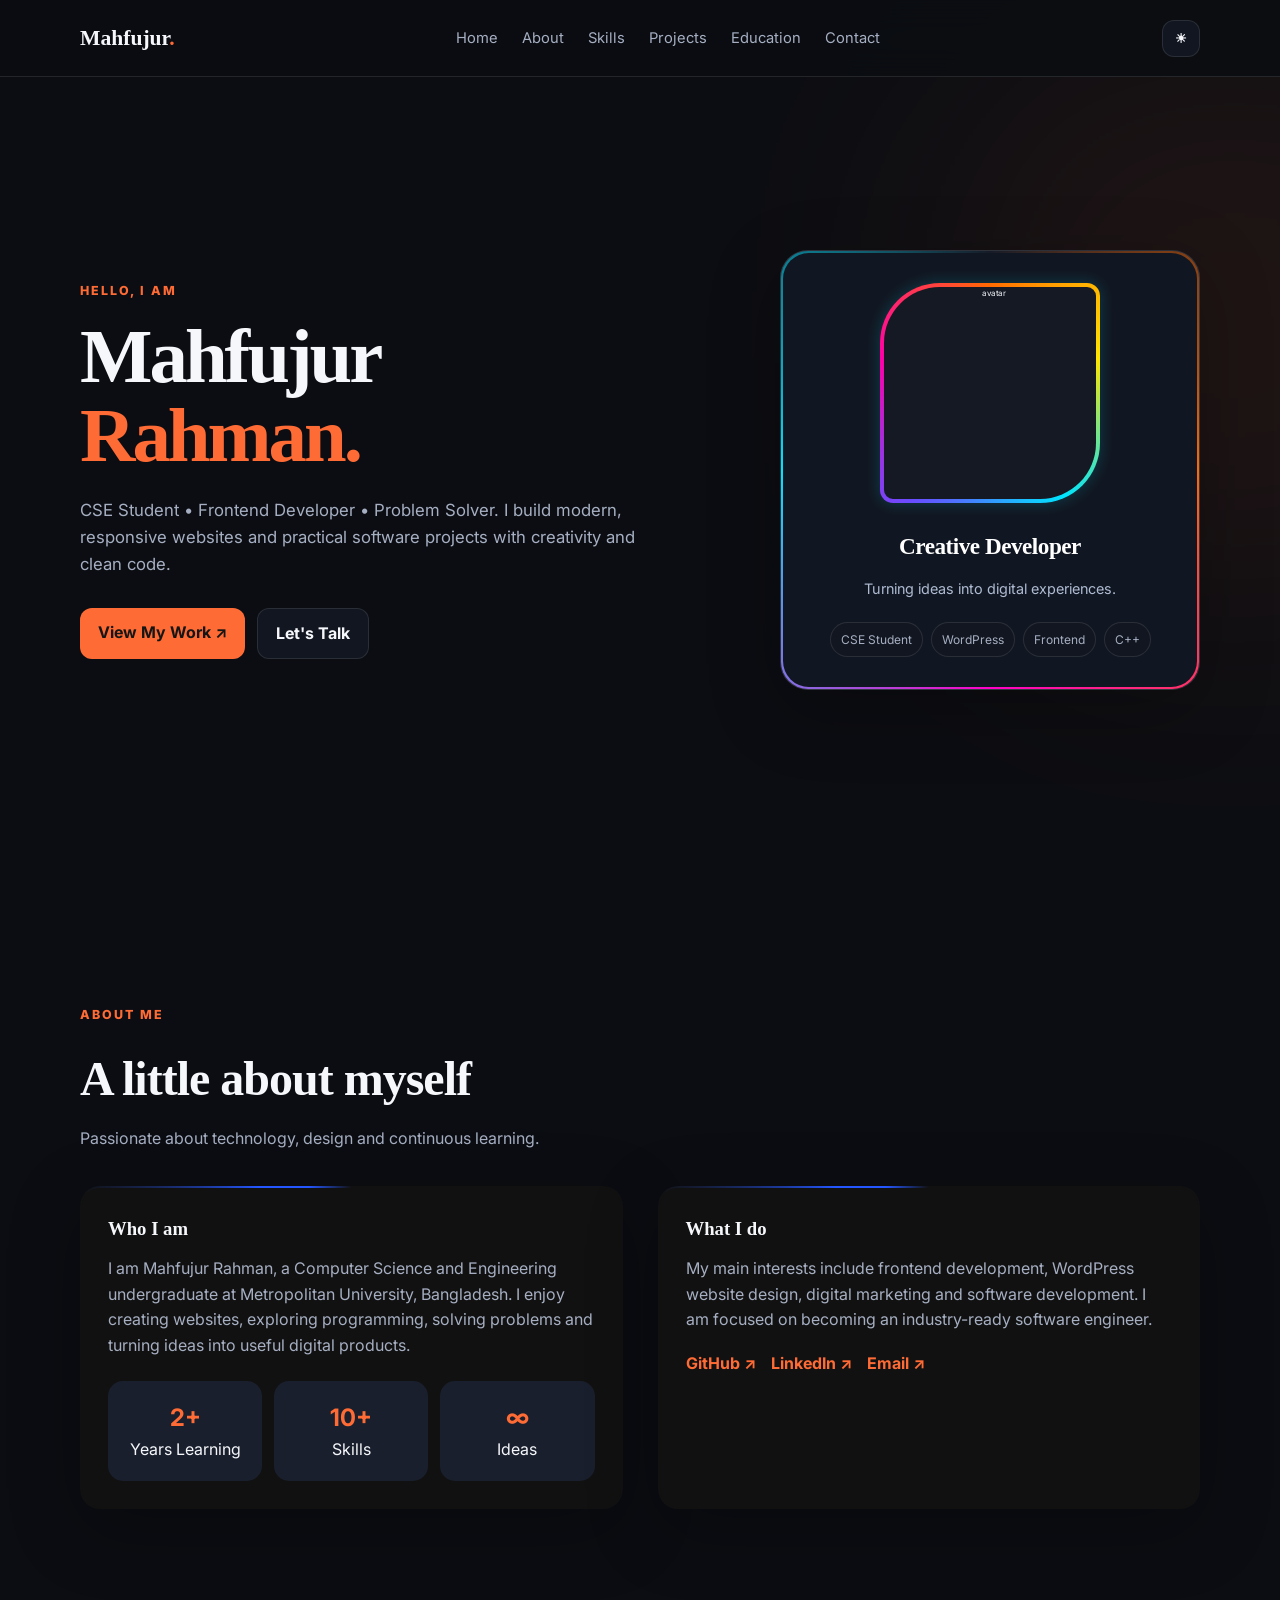
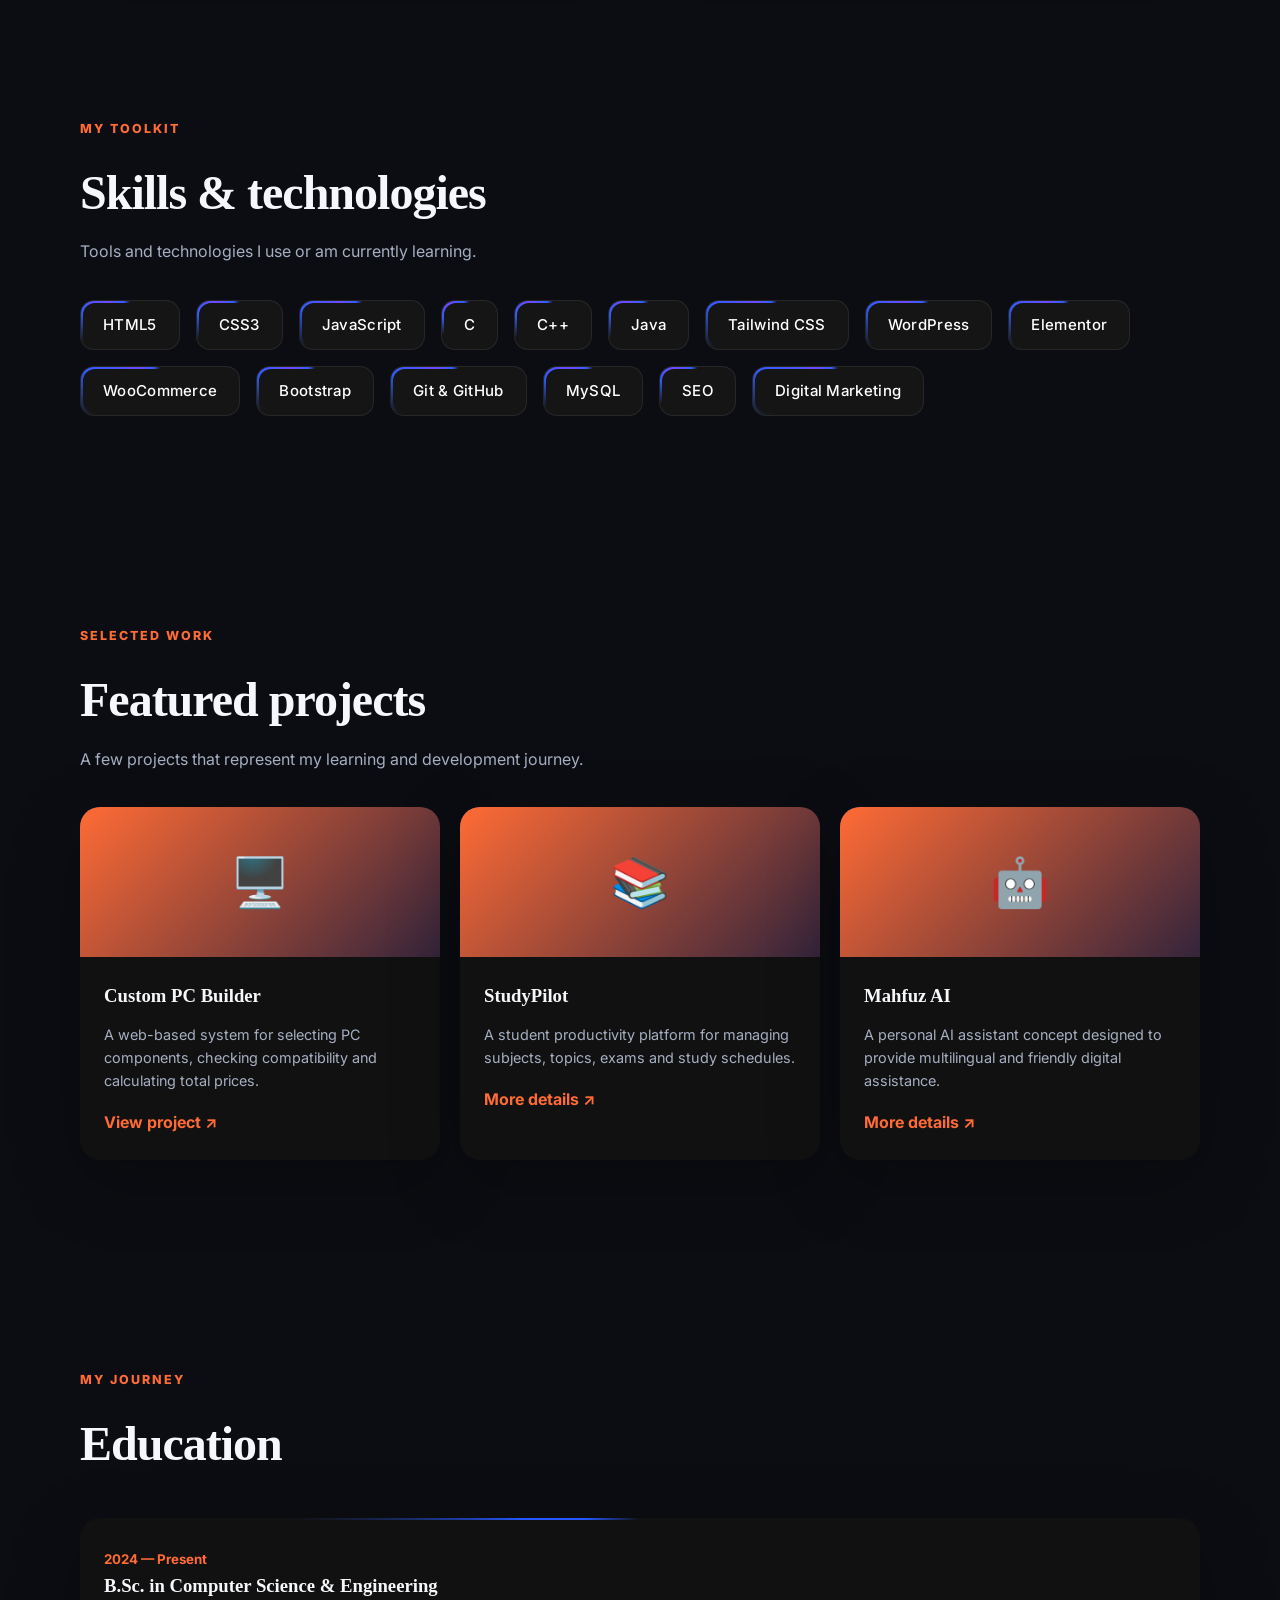
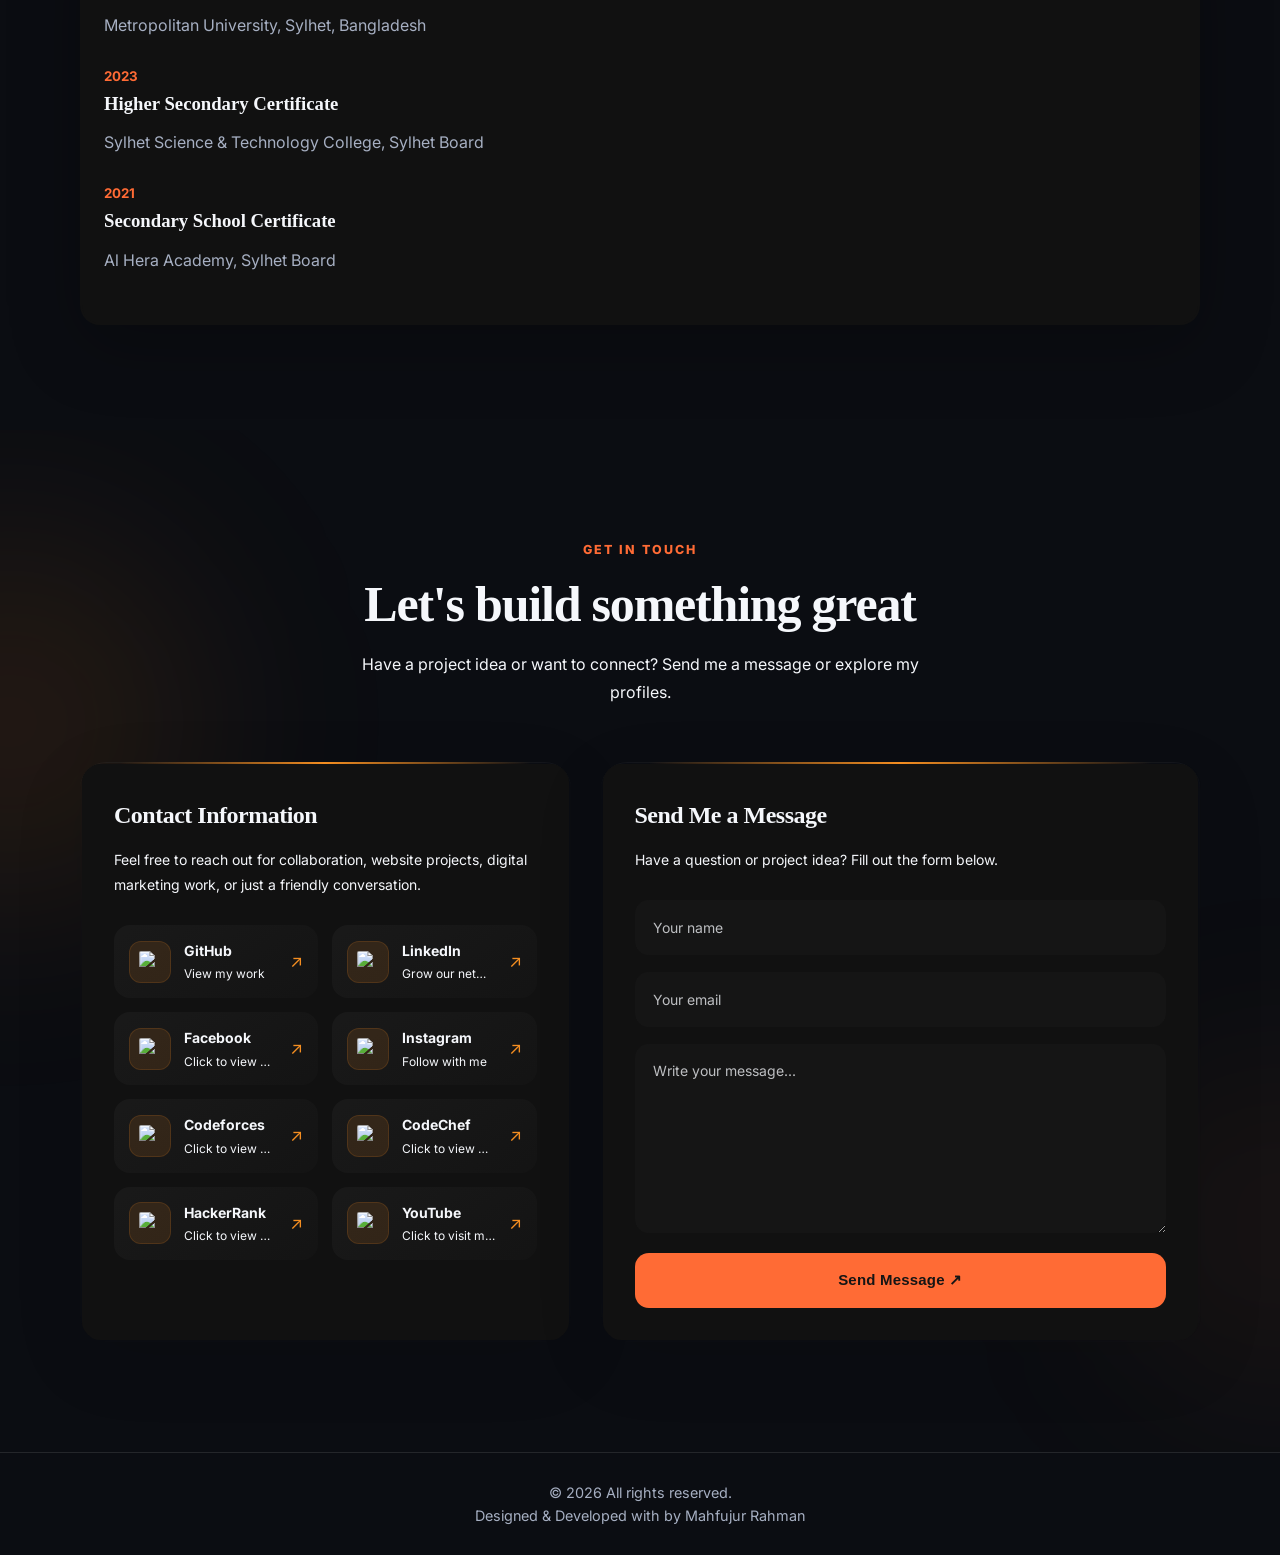
==== mahfujur-portfolio/index.html @ ab8b0cea "Add files via upload" ====
<!DOCTYPE html>
<html lang="en">
  <head>
    <meta charset="UTF-8" />
    <meta name="viewport" content="width=device-width, initial-scale=1.0" />
    <title>Mahfujur Rahman | Portfolio</title>
    <meta name="description"
      content="Personal portfolio of Mahfujur Rahman — CSE Student, Frontend Developer and Problem Solver." />

    <link rel="stylesheet" href="style.css" />
    <link rel="preconnect" href="https://fonts.googleapis.com">
    <link rel="preconnect" href="https://fonts.gstatic.com" crossorigin>
    <link
      href="https://fonts.googleapis.com/css2?family=Inter:wght@300;400;500;600;700;800&display=swap"
      rel="stylesheet">
  </head>
  <body>
    <header>
      <nav class="container">
        <a href="#home" class="logo">Mahfujur<span>.</span></a>
        <ul class="nav-links" id="navLinks">
          <li><a href="#home">Home</a></li><li><a
              href="#about">About</a></li><li><a href="#skills">Skills</a></li>
          <li><a href="#projects">Projects</a></li><li><a
              href="#education">Education</a></li><li><a
              href="#contact">Contact</a></li>
        </ul>
        <div class="actions">
          <button class="icon-btn" id="themeBtn"
            aria-label="Toggle theme">☀</button>
          <button class="icon-btn menu-btn" id="menuBtn"
            aria-label="Open menu">☰</button>
        </div>
      </nav>
    </header>

    <main>
      <section class="hero" id="home">
        <div class="container hero-grid">
          <div class="reveal">
            <div class="eyebrow">Hello, I am</div>
            <h1>Mahfujur<br><span>Rahman.</span></h1>
            <p>CSE Student • Frontend Developer • Problem Solver. I build
              modern, responsive websites and practical software projects with
              creativity and clean code.</p>
            <div class="hero-buttons">
              <a class="btn btn-primary" href="#projects">View My Work ↗</a>
              <a class="btn btn-outline" href="#contact">Let's Talk</a>
            </div>
          </div>
          <div class="hero-card reveal">
            <div class="avatar-wrapper">
              <div class="avatar">
                <img src="/photo/photo.png" alt="avatar">
              </div>
            </div>

            <h3>Creative Developer</h3>

            <p>Turning ideas into digital experiences.</p>

            <div class="mini-tags">
              <span class="tag">CSE Student</span>
              <span class="tag">WordPress</span>
              <span class="tag">Frontend</span>
              <span class="tag">C++</span>
            </div>
          </div>
        </section>

        <section id="about">
          <div class="container">
            <div class="section-head reveal"><div class="eyebrow">About
                me</div><h2>A little about myself</h2><p>Passionate about
                technology, design and continuous learning.</p></div>
            <div class="about-grid">
              <div class="card reveal">
                <h3>Who I am</h3>
                <p>I am Mahfujur Rahman, a Computer Science and Engineering
                  undergraduate at Metropolitan University, Bangladesh. I enjoy
                  creating websites, exploring programming, solving problems and
                  turning ideas into useful digital products.</p>
                <div class="stats"><div
                    class="stat"><strong>2+</strong><span>Years
                      Learning</span></div><div
                    class="stat"><strong>10+</strong><span>Skills</span></div><div
                    class="stat"><strong>∞</strong><span>Ideas</span></div></div>
              </div>
              <div class="card reveal">
                <h3>What I do</h3>
                <p>My main interests include frontend development, WordPress
                  website design, digital marketing and software development. I
                  am
                  focused on becoming an industry-ready software engineer.</p>
                <div class="socials"><a href="https://github.com/mahfujur-rh"
                    target="_blank">GitHub ↗</a><a
                    href="https://www.linkedin.com/in/mahfujur-rh"
                    target="_blank">LinkedIn ↗</a><a
                    href="mailto:mahfujurrahman1319@gmail.com">Email ↗</a></div>
              </div>
            </div>
          </div>
        </section>

        <section id="skills">
          <div class="container">
            <div class="section-head reveal"><div class="eyebrow">My
                toolkit</div><h2>Skills & technologies</h2><p>Tools and
                technologies I use or am currently learning.</p></div>
            <div class="skills reveal">
              <span class="skill">HTML5</span><span
                class="skill">CSS3</span><span
                class="skill">JavaScript</span><span class="skill">C</span><span
                class="skill">C++</span><span class="skill">Java</span>
              <span class="skill">Tailwind
                CSS</span><span class="skill">WordPress</span><span
                class="skill">Elementor</span><span
                class="skill">WooCommerce</span><span
                class="skill">Bootstrap</span><span class="skill">Git &
                GitHub</span><span class="skill">MySQL</span><span
                class="skill">SEO</span><span class="skill">Digital
                Marketing</span>
            </div>
          </div>
        </section>

        <section id="projects">
          <div class="container">
            <div class="section-head reveal"><div class="eyebrow">Selected
                work</div><h2>Featured projects</h2><p>A few projects that
                represent my learning and development journey.</p></div>
            <div class="projects">
              <article class="card project reveal"><div
                  class="project-top">🖥️</div><div
                  class="project-body"><h3>Custom PC Builder</h3><p>A web-based
                    system for selecting PC components, checking compatibility
                    and
                    calculating total prices.</p><a
                    href="https://github.com/mahfujur-rh/Custom-Pc-Builder"
                    target="_blank">View project ↗</a></div></article>
              <article class="card project reveal"><div
                  class="project-top">📚</div><div
                  class="project-body"><h3>StudyPilot</h3><p>A student
                    productivity platform for managing subjects, topics, exams
                    and
                    study schedules.</p><a href="#contact">More details
                    ↗</a></div></article>
              <article class="card project reveal"><div
                  class="project-top">🤖</div><div
                  class="project-body"><h3>Mahfuz
                    AI</h3><p>A personal AI assistant concept designed to
                    provide
                    multilingual and friendly digital assistance.</p><a
                    href="#contact">More details ↗</a></div></article>
            </div>
          </div>
        </section>

        <section id="education">
          <div class="container">
            <div class="section-head reveal"><div class="eyebrow">My
                journey</div><h2>Education</h2></div>
            <div class="card timeline reveal">
              <div class="timeline-item"><small>2024 — Present</small><h3>B.Sc.
                  in
                  Computer Science & Engineering</h3><p>Metropolitan University,
                  Sylhet, Bangladesh</p></div>
              <div class="timeline-item"><small>2023</small><h3>Higher Secondary
                  Certificate</h3><p>Sylhet Science & Technology College, Sylhet
                  Board</p></div>
              <div class="timeline-item"><small>2021</small><h3>Secondary School
                  Certificate</h3><p>Al Hera Academy, Sylhet Board</p></div>
            </div>
          </div>
        </section>

        <!-- Contact Section -->
        <section id="contact">
          <div class="container">

            <!-- Section Heading -->
            <div class="section-head reveal">
              <div class="eyebrow">Get in touch</div>

              <h2>Let's build something great</h2>

              <p>
                Have a project idea or want to connect?
                Send me a message or explore my profiles.
              </p>
            </div>

            <div class="contact-grid">

              <!-- Contact Information -->
              <div class="card reveal contact-info">

                <h3>Contact Information</h3>

                <p>
                  Feel free to reach out for collaboration, website projects,
                  digital marketing work, or just a friendly conversation.
                </p>

                <!-- Profile Links -->
                <div class="profile-links">

                  <!-- GitHub -->
                  <a
                    href="https://github.com/mahfujur-rh"
                    target="_blank"
                    rel="noopener noreferrer"
                    class="profile-card">
                    <img
                      src="https://cdn.simpleicons.org/github/ffffff"
                      alt="GitHub">

                    <div>
                      <h4>GitHub</h4>
                      <p>View my work</p>
                    </div>

                    <span>↗</span>
                  </a>

                  <!-- LinkedIn -->
                  <a
                    href="https://www.linkedin.com/in/mahfujur-rh"
                    target="_blank"
                    rel="noopener noreferrer"
                    class="profile-card">
                    <img
                      src="https://cdn.simpleicons.org/linkedin/0A66C2"
                      alt="LinkedIn">

                    <div>
                      <h4>LinkedIn</h4>
                      <p> Grow our network</p>
                    </div>

                    <span>↗</span>
                  </a>

                  <!-- Facebook -->
                  <a
                    href="https://www.facebook.com/mahfujur.r.04"
                    target="_blank"
                    rel="noopener noreferrer"
                    class="profile-card">
                    <img
                      src="https://cdn.simpleicons.org/facebook/1877F2"
                      alt="Facebook">

                    <div>
                      <h4>Facebook</h4>
                      <p>Click to view my profile</p>
                    </div>

                    <span>↗</span>
                  </a>

                  <!-- Instagram -->
                  <a
                    href="https://www.instagram.com/mahfujur.r.04"
                    target="_blank"
                    rel="noopener noreferrer"
                    class="profile-card">
                    <img
                      src="https://cdn.simpleicons.org/instagram/E4405F"
                      alt="Instagram">

                    <div>
                      <h4>Instagram</h4>
                      <p>Follow with me</p>
                    </div>

                    <span>↗</span>
                  </a>

                  <!-- Codeforces -->
                  <a
                    href="https://codeforces.com/profile/mahfujur-rh"
                    target="_blank"
                    rel="noopener noreferrer"
                    class="profile-card">
                    <img
                      src="https://cdn.simpleicons.org/codeforces/1F8ACB"
                      alt="Codeforces">

                    <div>
                      <h4>Codeforces</h4>
                      <p>Click to view my profile</p>
                    </div>

                    <span>↗</span>
                  </a>

                  <!-- CodeChef -->
                  <a
                    href="https://www.codechef.com/users/mahfujur_rh"
                    target="_blank"
                    rel="noopener noreferrer"
                    class="profile-card">
                    <img
                      src="https://cdn.simpleicons.org/codechef/5B4638"
                      alt="CodeChef">

                    <div>
                      <h4>CodeChef</h4>
                      <p>Click to view my profile</p>
                    </div>

                    <span>↗</span>
                  </a>

                  <!-- HackerRank -->
                  <a
                    href="https://www.hackerrank.com/mahfujurrahman04"
                    target="_blank"
                    rel="noopener noreferrer"
                    class="profile-card">
                    <img
                      src="https://cdn.simpleicons.org/hackerrank/2EC866"
                      alt="HackerRank">

                    <div>
                      <h4>HackerRank</h4>
                      <p> Click to view my profile</p>
                    </div>

                    <span>↗</span>
                  </a>

                  <!-- YouTube -->
                  <a
                    href="https://www.youtube.com/@mahfuzexplore"
                    target="_blank"
                    rel="noopener noreferrer"
                    class="profile-card">
                    <img
                      src="https://cdn.simpleicons.org/youtube/FF0000"
                      alt="YouTube">

                    <div>
                      <h4>YouTube</h4>
                      <p>Click to visit my channel</p>
                    </div>

                    <span>↗</span>
                  </a>

                </div>
              </div>

              <!-- Contact Form -->

              <!-- Contact Form -->
              <div class="card reveal contact-form">

                <h3>Send Me a Message</h3>

                <p>
                  Have a question or project idea?
                  Fill out the form below.
                </p>

                <form action="backend/send-message-smtp.php" method="POST">

                  <input
                    id="name"
                    name="name"
                    type="text"
                    placeholder="Your name"
                    required>

                  <input
                    id="email"
                    name="email"
                    type="email"
                    placeholder="Your email"
                    required>

                  <textarea
                    id="message"
                    name="message"
                    rows="7"
                    placeholder="Write your message..."
                    required></textarea>

                  <button
                    class="btn btn-primary"
                    type="submit">
                    Send Message ↗
                  </button>

                </form>

              </div>

            </div>
          </div>
        </section>

      </main>

      <footer>
        <div class="container">
          <div class="footer-content">
            <p>
              © <span id="year"></span> All rights reserved.
            </p>

            <p class="footer-credit">
              Designed &amp; Developed with <span>by</span> Mahfujur Rahman
            </p>
          </div>
        </div>
      </footer>

      <script src="script.js"></script>

    </body>
  </html>
---- mahfujur-portfolio/style.css ----
:root {
     --bg: #0b0d12;
     --surface: #121620;
     --surface-2: #191f2c;
     --text: #f5f7fb;
     --muted: #a6afc2;
     --primary: #ff6b35;
     --primary-2: #ff9a62;
     --border: rgba(255, 255, 255, .10);
     --shadow: 0 20px 70px rgba(0, 0, 0, .25);
 }

 body.light {
     --bg: #f6f7fb;
     --surface: #ffffff;
     --surface-2: #eef1f7;
     --text: #111827;
     --muted: #5d6678;
     --border: rgba(17, 24, 39, .12);
     --shadow: 0 20px 70px rgba(35, 45, 75, .12);
 }

 * {
     box-sizing: border-box;
     margin: 0;
     padding: 0;
     scroll-behavior: smooth;
 }

 body {
     font-family: Inter, sans-serif;
     background: var(--bg);
     color: var(--text);
     line-height: 1.6;
     transition: .3s;
 }

 a {
     color: inherit;
     text-decoration: none;
 }

 .container {
     width: min(1120px, 92%);
     margin: auto;
 }

 header {
     position: fixed;
     top: 0;
     width: 100%;
     z-index: 100;
     background: color-mix(in srgb, var(--bg) 85%, transparent);
     backdrop-filter: blur(16px);
     border-bottom: 1px solid var(--border);
 }

 nav {
     min-height: 76px;
     display: flex;
     align-items: center;
     justify-content: space-between;
     gap: 20px;
 }

 .logo {
     font-family: "Space Grotesk";
     font-size: 1.35rem;
     font-weight: 700;
 }

 .logo span {
     color: var(--primary);
 }

 .nav-links {
     display: flex;
     gap: 24px;
     list-style: none;
     align-items: center;
 }

 .nav-links a {
     color: var(--muted);
     font-size: .92rem;
     transition: .2s;
 }

 .nav-links a:hover {
     color: var(--primary);
 }

 .actions {
     display: flex;
     align-items: center;
     gap: 10px;
 }

 button,
 .btn {
     border: 0;
     cursor: pointer;
     border-radius: 12px;
     padding: 12px 18px;
     font-weight: 700;
     transition: .2s;
     display: inline-block;
 }

 .btn-primary {
     background: var(--primary);
     color: #151515;
 }

 .btn-primary:hover {
     transform: translateY(-3px);
     background: var(--primary-2);
 }

 .btn-outline {
     border: 1px solid var(--border);
     color: var(--text);
     background: var(--surface);
 }

 .btn-outline:hover {
     border-color: var(--primary);
 }

 .icon-btn {
     background: var(--surface);
     color: var(--text);
     border: 1px solid var(--border);
     padding: 10px 12px;
 }

 .menu-btn {
     display: none;
 }

 section {
     padding: 105px 0;
 }

 .hero {
     min-height: 100vh;
     display: grid;
     place-items: center;
     padding-top: 145px;
     position: relative;
     overflow: hidden;
 }

 .hero::before {
     content: "";
     position: absolute;
     width: 450px;
     height: 450px;
     background: var(--primary);
     filter: blur(150px);
     opacity: .13;
     right: -180px;
     top: 100px;
 }

 .hero-grid {
     display: grid;
     grid-template-columns: 1.2fr .8fr;
     gap: 70px;
     align-items: center;
 }

 .eyebrow {
     color: var(--primary);
     font-weight: 800;
     letter-spacing: 2px;
     text-transform: uppercase;
     font-size: .78rem;
     margin-bottom: 16px;
 }

 h1 {
     font-family: "Space Grotesk";
     font-size: clamp(2.7rem, 6vw, 5.4rem);
     line-height: 1.03;
     letter-spacing: -3px;
     margin-bottom: 22px;
 }

 h1 span {
     color: var(--primary);
 }

 .hero p {
     max-width: 600px;
     color: var(--muted);
     font-size: 1.05rem;
     margin-bottom: 30px;
 }

 .hero-buttons {
     display: flex;
     gap: 12px;
     flex-wrap: wrap;
 }

 .hero-card {
     position: relative;
     background: linear-gradient(145deg, var(--surface), var(--surface-2));
     border: 1px solid var(--border);
     border-radius: 28px;
     padding: 30px;
     box-shadow: var(--shadow);
     transform: rotate(3deg);
 }

/* =========================
   HERO CARD DESIGN
========================= */

.hero-card {
  position: relative;
  text-align: center;
  padding: 32px 25px;
  border-radius: 28px;
  background: linear-gradient(
    145deg,
    rgba(25, 31, 45, 0.95),
    rgba(15, 18, 28, 0.98)
  );
  border: 1px solid rgba(255, 255, 255, 0.12);
  overflow: hidden;
  isolation: isolate;
  transition: transform 0.4s ease, box-shadow 0.4s ease;
}

/* Animated Gradient Border */

.hero-card::before {
  content: "";
  position: absolute;
  inset: -2px;
  border-radius: 30px;
  background: conic-gradient(
    from 0deg,
    transparent,
    #ff6a00,
    #ff00c8,
    #00e5ff,
    transparent
  );
  animation: cardBorder 8s linear infinite;
  z-index: -2;
}

/* Inner Background */

.hero-card::after {
  content: "";
  position: absolute;
  inset: 2px;
  border-radius: 26px;
  background: #111722;
  z-index: -1;
}

/* Hover Effect */

.hero-card:hover {
  transform: translateY(-10px);
  box-shadow:
    0 20px 60px rgba(0, 0, 0, 0.45),
    0 0 35px rgba(0, 229, 255, 0.12);
}

/* =========================
   AVATAR
========================= */
.avatar-wrapper {
  width: 220px;   /* আগে 165px ছিল, বাড়িয়ে দিলাম */
  height: 220px;  /* আগে 165px ছিল */
  margin: 0 auto 25px;
}

.avatar {
  width: 440px;   /* wrapper এর ডাবল */
  height: 440px;  /* wrapper এর ডাবল */
  padding: 8px;
  position: relative;
  overflow: hidden;

  border-radius: 120px 26px 120px 26px;
  background: #151923;

  box-shadow: 0 0 30px rgba(0, 229, 255, 0.2);

  transform: scale(0.5);
  transform-origin: top left;
}

.avatar::before {
  content: "";
  position: absolute;
  inset: -50%;
  background: conic-gradient(
    #ff6a00,
    #ffe600,
    #00e5ff,
    #694dff,
    #ff00a8,

    #ff6a00
  );
  animation: rotateBorder 4s linear infinite;
  z-index: 0;
  will-change: transform;
}

.avatar::after {
  content: "";
  position: absolute;
  inset: 8px;
  border-radius: 112px 18px 112px 18px;
  background: #151923;
  z-index: 1;
}

.avatar img {
  position: absolute;
  inset: 8px;
  width: calc(100% - 16px);
  height: calc(100% - 16px);

  object-fit: cover;
  object-position: center 15%;
  border-radius: 112px 18px 112px 18px;

  z-index: 2;
  display: block;
}

@keyframes rotateBorder {
  from { transform: scale(0.5) rotate(0deg); }

  to   { transform: scale(0.5) rotate(360deg); }
}
/* =========================
   CARD TEXT
========================= */

.hero-card h3 {
  font-size: 26px;
  font-weight: 700;
  margin: 12px 0;
  color: #ffffff;
  letter-spacing: -0.5px;
}

.hero-card p {
  color: #aebbd2;
  font-size: 15px;
  line-height: 1.7;
  margin-bottom: 22px;
}

/* =========================
   MINI TAGS
========================= */

.mini-tags {
  display: flex;
  flex-wrap: wrap;
  justify-content: center;
  gap: 10px;
}

.tag {
  display: inline-block;
  padding: 10px 15px;
  border-radius: 30px;
  font-size: 13px;
  color: #cbd5e1;
  background: rgba(255, 255, 255, 0.025);
  border: 1px solid rgba(255, 255, 255, 0.13);
  transition: all 0.3s ease;
  cursor: default;
}

.tag:hover {
  color: #ffffff;
  border-color: #00e5ff;
  background: rgba(0, 229, 255, 0.1);
  transform: translateY(-4px);
  box-shadow: 0 0 18px rgba(0, 229, 255, 0.2);
}

/* =========================
   ANIMATIONS
========================= */

@keyframes rotateBorder {
  from {
    transform: rotate(0deg);
  }

  to {
    transform: rotate(360deg);
  }
}

@keyframes cardBorder {
  from {
    transform: rotate(0deg);
  }

  to {
    transform: rotate(360deg);
  }
}

/* =========================
   MOBILE RESPONSIVE
========================= */

@media (max-width: 480px) {
  .hero-card {
    padding: 28px 18px;
  }

  .hero-card h3 {
    font-size: 23px;
  }

  .avatar {
    width: 105px;
    height: 105px;
  }

  .tag {
    padding: 8px 12px;
    font-size: 12px;
  }
}

 .hero-card h3 {
     text-align: center;
     font-family: "Space Grotesk";
     font-size: 1.45rem;
 }

 .hero-card p {
     text-align: center;
     margin: 8px auto 20px;
     font-size: .9rem;
 }

 .mini-tags {
     display: flex;
     flex-wrap: wrap;
     gap: 8px;
     justify-content: center;
 }

 .tag {
     border: 1px solid var(--border);
     background: var(--surface);
     padding: 7px 10px;
     border-radius: 999px;
     font-size: .75rem;
     color: var(--muted);
 }

 .section-head {
     margin-bottom: 35px;
 }

 .section-head h2 {
     font-family: "Space Grotesk";
     font-size: clamp(2rem, 4vw, 3rem);
     letter-spacing: -1px;
 }

 .section-head p {
     color: var(--muted);
     max-width: 650px;
     margin-top: 8px;
 }

 .about-grid,
 .contact-grid {
     display: grid;
     grid-template-columns: 1fr 1fr;
     gap: 35px;
 }

 .card {
     background: var(--surface);
     border: 1px solid var(--border);
     border-radius: 20px;
     padding: 28px;
     box-shadow: var(--shadow);
 }

 .card h3 {
     font-family: "Space Grotesk";
     margin-bottom: 12px;
 }

 .card p {
     color: var(--muted);
 }

 .stats {
     display: grid;
     grid-template-columns: repeat(3, 1fr);
     gap: 12px;
     margin-top: 22px;
 }

 .stat {
     background: var(--surface-2);
     padding: 18px;
     border-radius: 15px;
     text-align: center;
 }

 .stat strong {
     display: block;
     color: var(--primary);
     font-size: 1.5rem;
 }

 .skills {
     display: flex;
     flex-wrap: wrap;
     gap: 12px;
 }

 .skill {
     padding: 13px 17px;
     border: 1px solid var(--border);
     background: var(--surface);
     border-radius: 12px;
     color: var(--text);
 }

 .projects {
     display: grid;
     grid-template-columns: repeat(3, 1fr);
     gap: 20px;
 }

 .project {
     overflow: hidden;
     padding: 0;
 }

 .project-top {
     height: 150px;
     display: grid;
     place-items: center;
     background: linear-gradient(135deg, var(--primary), #34243b);
     color: white;
     font-size: 3rem;
 }

 .project-body {
     padding: 24px;
 }

 .project-body p {
     margin: 10px 0 18px;
     font-size: .9rem;
 }

 .project-body a {
     color: var(--primary);
     font-weight: 700;
 }

 .timeline {
     border-left: 2px solid var(--primary);
     padding-left: 24px;
 }

 .timeline-item {
     margin-bottom: 24px;
 }

 .timeline-item small {
     color: var(--primary);
     font-weight: 700;
 }

 form {
     display: grid;
     gap: 14px;
 }

 input,
 textarea {
     width: 100%;
     border: 1px solid var(--border);
     background: var(--surface-2);
     color: var(--text);
     padding: 14px;
     border-radius: 12px;
     font: inherit;
     outline: none;
 }

 input:focus,
 textarea:focus {
     border-color: var(--primary);
 }

 textarea {
     min-height: 150px;
     resize: vertical;
 }

 footer {
     border-top: 1px solid var(--border);
     padding: 28px 0;
     color: var(--muted);
     text-align: center;
     font-size: .9rem;
 }

 .socials {
     display: flex;
     gap: 15px;
     margin-top: 18px;
     flex-wrap: wrap;
 }

 .socials a {
     color: var(--primary);
     font-weight: 700;
 }

 .reveal {
     opacity: 0;
     transform: translateY(25px);
     transition: .7s;
 }

 .reveal.show {
     opacity: 1;
     transform: translateY(0);
 }

 @media (max-width: 850px) {

     .hero-grid,
     .about-grid,
     .contact-grid {
         grid-template-columns: 1fr;
     }

     .hero-card {
         max-width: 390px;
         margin: auto;
     }

     .projects {
         grid-template-columns: 1fr 1fr;
     }

     .nav-links {
         display: none;
         position: absolute;
         top: 76px;
         left: 0;
         right: 0;
         background: var(--surface);
         padding: 25px;
         flex-direction: column;
         border-bottom: 1px solid var(--border);
     }

     .nav-links.open {
         display: flex;
     }

     .menu-btn {
         display: block;
     }
 }

 @media (max-width: 560px) {
     h1 {
         letter-spacing: -1.5px;
     }

     .projects {
         grid-template-columns: 1fr;
     }

     .stats {
         grid-template-columns: 1fr;
     }

     section {
         padding: 75px 0;
     }
 }



 /* =========================
   Social Media Section
========================= */

/* =====================================
   PROFESSIONAL CONTACT SECTION
===================================== */

#contact {
  position: relative;
  padding: 110px 0;
  overflow: hidden;
}

/* Background Glow */
#contact::before,
#contact::after {
  content: "";
  position: absolute;
  border-radius: 50%;
  pointer-events: none;
  filter: blur(100px);
}

#contact::before {
  top: 10%;
  left: -180px;
  width: 380px;
  height: 380px;
  background: rgba(244, 142, 33, 0.10);
}

#contact::after {
  right: -180px;
  bottom: 5%;
  width: 350px;
  height: 350px;
  background: rgba(244, 142, 33, 0.06);
}

/* Section Heading */
#contact .section-head {
  position: relative;
  z-index: 2;
  max-width: 720px;
  margin: 0 auto 55px;
  text-align: center;
}

#contact .section-head h2 {
  margin: 12px 0 16px;
  font-size: clamp(32px, 4vw, 50px);
  line-height: 1.15;
  letter-spacing: -1.2px;
}

#contact .section-head p {
  max-width: 600px;
  margin: auto;
  color: var(--muted-color);
  line-height: 1.8;
}

/* =====================================
   CONTACT GRID
===================================== */

.contact-grid {
  position: relative;
  z-index: 2;

  display: grid;
  grid-template-columns: 0.9fr 1.1fr;
  gap: 30px;
  align-items: stretch;
}

/* =====================================
   CONTACT BOX / CARD
===================================== */

.contact-grid .card {
  position: relative;

  padding: 34px;

  border: 1px solid var(--border-color);
  border-radius: 26px;

  background:
    linear-gradient(
      145deg,
      rgba(255, 255, 255, 0.045),
      rgba(255, 255, 255, 0.01)
    ),
    var(--card-bg);

  box-shadow:
    0 20px 70px rgba(0, 0, 0, 0.10),
    inset 0 1px 0 rgba(255, 255, 255, 0.04);

  backdrop-filter: blur(18px);
  -webkit-backdrop-filter: blur(18px);

  overflow: hidden;

  transition:
    transform 0.35s ease,
    border-color 0.35s ease,
    box-shadow 0.35s ease;
}

/* Top Orange Line */
.contact-grid .card::before {
  content: "";

  position: absolute;
  top: 0;
  left: 8%;
  right: 8%;

  height: 3px;

  background: linear-gradient(
    90deg,
    transparent,
    #f48e21,
    transparent
  );

  border-radius: 0 0 10px 10px;
}

/* Card Hover */
.contact-grid .card:hover {
  transform: translateY(-6px);

  border-color: rgba(244, 142, 33, 0.35);

  box-shadow:
    0 25px 80px rgba(0, 0, 0, 0.14),
    0 0 35px rgba(244, 142, 33, 0.06);
}

/* =====================================
   CARD HEADER
===================================== */

.contact-grid .card h3 {
  margin: 0 0 12px;

  font-size: 24px;
  font-weight: 700;
  letter-spacing: -0.5px;
}

.contact-grid .card > p {
  margin-bottom: 28px;

  color: var(--muted-color);

  line-height: 1.8;
  font-size: 14px;
}

/* =====================================
   PROFILE LINK BOXES
===================================== */

.profile-links {
  display: grid;
  grid-template-columns: repeat(2, 1fr);
  gap: 14px;
}

.profile-card {
  position: relative;

  display: flex;
  align-items: center;
  gap: 13px;

  min-width: 0;
  padding: 15px;

  color: var(--text-color);
  text-decoration: none;

  border: 1px solid var(--border-color);
  border-radius: 16px;

  background:
    linear-gradient(
      145deg,
      rgba(255, 255, 255, 0.035),
      rgba(128, 128, 128, 0.025)
    );

  transition:
    transform 0.3s ease,
    border-color 0.3s ease,
    background 0.3s ease,
    box-shadow 0.3s ease;
}

/* Profile Box Hover */
.profile-card:hover {
  transform: translateY(-5px);

  border-color: rgba(244, 142, 33, 0.55);

  background: rgba(244, 142, 33, 0.07);

  box-shadow:
    0 12px 30px rgba(244, 142, 33, 0.12);
}

/* Profile Icon Box */
.profile-card img {
  width: 42px;
  height: 42px;

  flex-shrink: 0;

  padding: 9px;

  object-fit: contain;

  border-radius: 12px;

  background: rgba(244, 142, 33, 0.12);

  border: 1px solid rgba(244, 142, 33, 0.15);

  transition:
    transform 0.3s ease,
    background 0.3s ease;
}

.profile-card:hover img {
  transform: scale(1.1) rotate(5deg);

  background: rgba(244, 142, 33, 0.20);
}

/* Profile Text */
.profile-card div {
  flex: 1;
  min-width: 0;
}

.profile-card h4 {
  margin: 0 0 4px;

  font-size: 14px;
  font-weight: 700;
}

.profile-card p {
  margin: 0;

  color: var(--muted-color);

  font-size: 12px;
  line-height: 1.4;

  white-space: nowrap;
  overflow: hidden;
  text-overflow: ellipsis;
}

/* Arrow */
.profile-card > span {
  color: #f48e21;

  font-size: 17px;

  transition:
    transform 0.3s ease,
    color 0.3s ease;
}

.profile-card:hover > span {
  transform: translate(4px, -4px);
  color: #ff9f3f;
}

/* =====================================
   CONTACT FORM BOX
===================================== */

.contact-form {
  position: relative;
}

/* Form */
.contact-form form {
  display: flex;
  flex-direction: column;
  gap: 17px;

  margin-top: 28px;
}

/* Inputs */
.contact-form input,
.contact-form textarea {
  width: 100%;

  padding: 16px 18px;

  color: var(--text-color);
  background: rgba(128, 128, 128, 0.035);

  border: 1px solid var(--border-color);
  border-radius: 14px;

  outline: none;

  font-family: inherit;
  font-size: 14px;

  transition:
    border-color 0.3s ease,
    box-shadow 0.3s ease,
    background 0.3s ease,
    transform 0.2s ease;
}

/* Input Height */
.contact-form input {
  height: 55px;
}

/* Textarea */
.contact-form textarea {
  min-height: 175px;
  resize: vertical;
}

/* Input Focus */
.contact-form input:focus,
.contact-form textarea:focus {
  border-color: #f48e21;

  background: rgba(244, 142, 33, 0.035);

  box-shadow:
    0 0 0 4px rgba(244, 142, 33, 0.09),
    0 8px 25px rgba(244, 142, 33, 0.05);
}

/* Placeholder */
.contact-form input::placeholder,
.contact-form textarea::placeholder {
  color: var(--muted-color);
  opacity: 0.75;
}

/* =====================================
   SEND BUTTON
===================================== */

.contact-form .btn {
  position: relative;

  width: 100%;
  min-height: 55px;

  margin-top: 3px;

  border: none;
  border-radius: 14px;

  font-size: 15px;
  font-weight: 700;

  letter-spacing: 0.2px;

  cursor: pointer;

  overflow: hidden;

  transition:
    transform 0.3s ease,
    box-shadow 0.3s ease;
}

/* Button Hover */
.contact-form .btn:hover {
  transform: translateY(-3px);

  box-shadow:
    0 14px 30px rgba(244, 142, 33, 0.25);
}

/* Button Active */
.contact-form .btn:active {
  transform: translateY(0);
}

/* =====================================
   FORM STATUS
===================================== */

#form-status {
  display: none;

  margin-top: 15px;
  padding: 13px 15px;

  border-radius: 12px;

  font-size: 13px;
  line-height: 1.5;

  border: 1px solid var(--border-color);

  background: rgba(128, 128, 128, 0.04);
}

/* =====================================
   TABLET
===================================== */

@media (max-width: 1000px) {

  .contact-grid {
    grid-template-columns: 1fr;
    gap: 25px;
  }

  .contact-grid .card {
    padding: 30px;
  }

  .profile-links {
    grid-template-columns: repeat(2, 1fr);
  }
}

/* =====================================
   MOBILE
===================================== */

@media (max-width: 600px) {

  #contact {
    padding: 75px 0;
  }

  #contact .section-head {
    margin-bottom: 35px;
  }

  #contact .section-head h2 {
    font-size: 32px;
  }

  .contact-grid {
    gap: 20px;
  }

  .contact-grid .card {
    padding: 22px;
    border-radius: 20px;
  }

  .contact-grid .card h3 {
    font-size: 21px;
  }

  .profile-links {
    grid-template-columns: 1fr;
  }

  .profile-card {
    padding: 14px;
  }

  .profile-card img {
    width: 40px;
    height: 40px;
  }

  .contact-form input {
    height: 52px;
  }

  .contact-form textarea {
    min-height: 150px;
  }
}

/* =====================================
   REDUCED MOTION
===================================== */

@media (prefers-reduced-motion: reduce) {

  .contact-grid .card,
  .profile-card,
  .profile-card img,
  .profile-card > span,
  .contact-form input,
  .contact-form textarea,
  .contact-form .btn {
    transition: none;
  }
}





/* =========================
   MOVING BORDER ANIMATION
========================= */

.card {
  position: relative;
  overflow: hidden;
  border: none;
  border-radius: 20px;
  background: #111;
  z-index: 1;
}

/* Moving glowing border */
.card::before {
  content: "";
  position: absolute;
  inset: -50%;
  background: conic-gradient(
    from 0deg,
    transparent 0deg,
    transparent 300deg,
    #2457ff 330deg,
    #2457ff 345deg,
    transparent 360deg
  );
  animation: borderSpin 4s linear infinite;
  z-index: -2;
}

/* Card inner background */
.card::after {
  content: "";
  position: absolute;
  inset: 2px;
  border-radius: 18px;
  background: #111;
  z-index: -1;
}

/* Animation */
@keyframes borderSpin {
  100% {
    transform: rotate(360deg);
  }
}






/* ================================
   Skill Cards - Animated Border
================================ */

.skills {
  display: flex;
  flex-wrap: wrap;
  gap: 16px;
}

.skill {
  position: relative;
  display: inline-flex;
  align-items: center;
  justify-content: center;

  padding: 12px 22px;
  border-radius: 14px;

  background: #151515;
  color: #fff;

  font-size: 15px;
  font-weight: 500;
  letter-spacing: 0.3px;

  overflow: hidden;
  isolation: isolate;

  border: 1px solid rgba(255, 255, 255, 0.08);

  transition:
    transform 0.3s ease,
    box-shadow 0.3s ease;
}

/* Animated glowing border */
.skill::before {
  content: "";
  position: absolute;
  inset: -2px;

  background: conic-gradient(
    from 0deg,
    transparent 0deg,
    transparent 250deg,
    #315cff 285deg,
    #6d4aff 315deg,
    #315cff 345deg,
    transparent 360deg
  );

  border-radius: inherit;

  animation: skillBorder 3s linear infinite;

  z-index: -2;
}

/* Inner dark background */
.skill::after {
  content: "";
  position: absolute;
  inset: 2px;

  background: #151515;
  border-radius: 12px;

  z-index: -1;
}

/* Border movement */
@keyframes skillBorder {
  from {
    transform: rotate(0deg);
  }

  to {
    transform: rotate(360deg);
  }
}

/* Hover */
.skill:hover {
  transform: translateY(-5px);

  box-shadow:
    0 0 12px rgba(49, 92, 255, 0.45),
    0 0 30px rgba(49, 92, 255, 0.2);
}

/* Pause animation on hover */
.skill:hover::before {
  animation-duration: 1.5s;
}
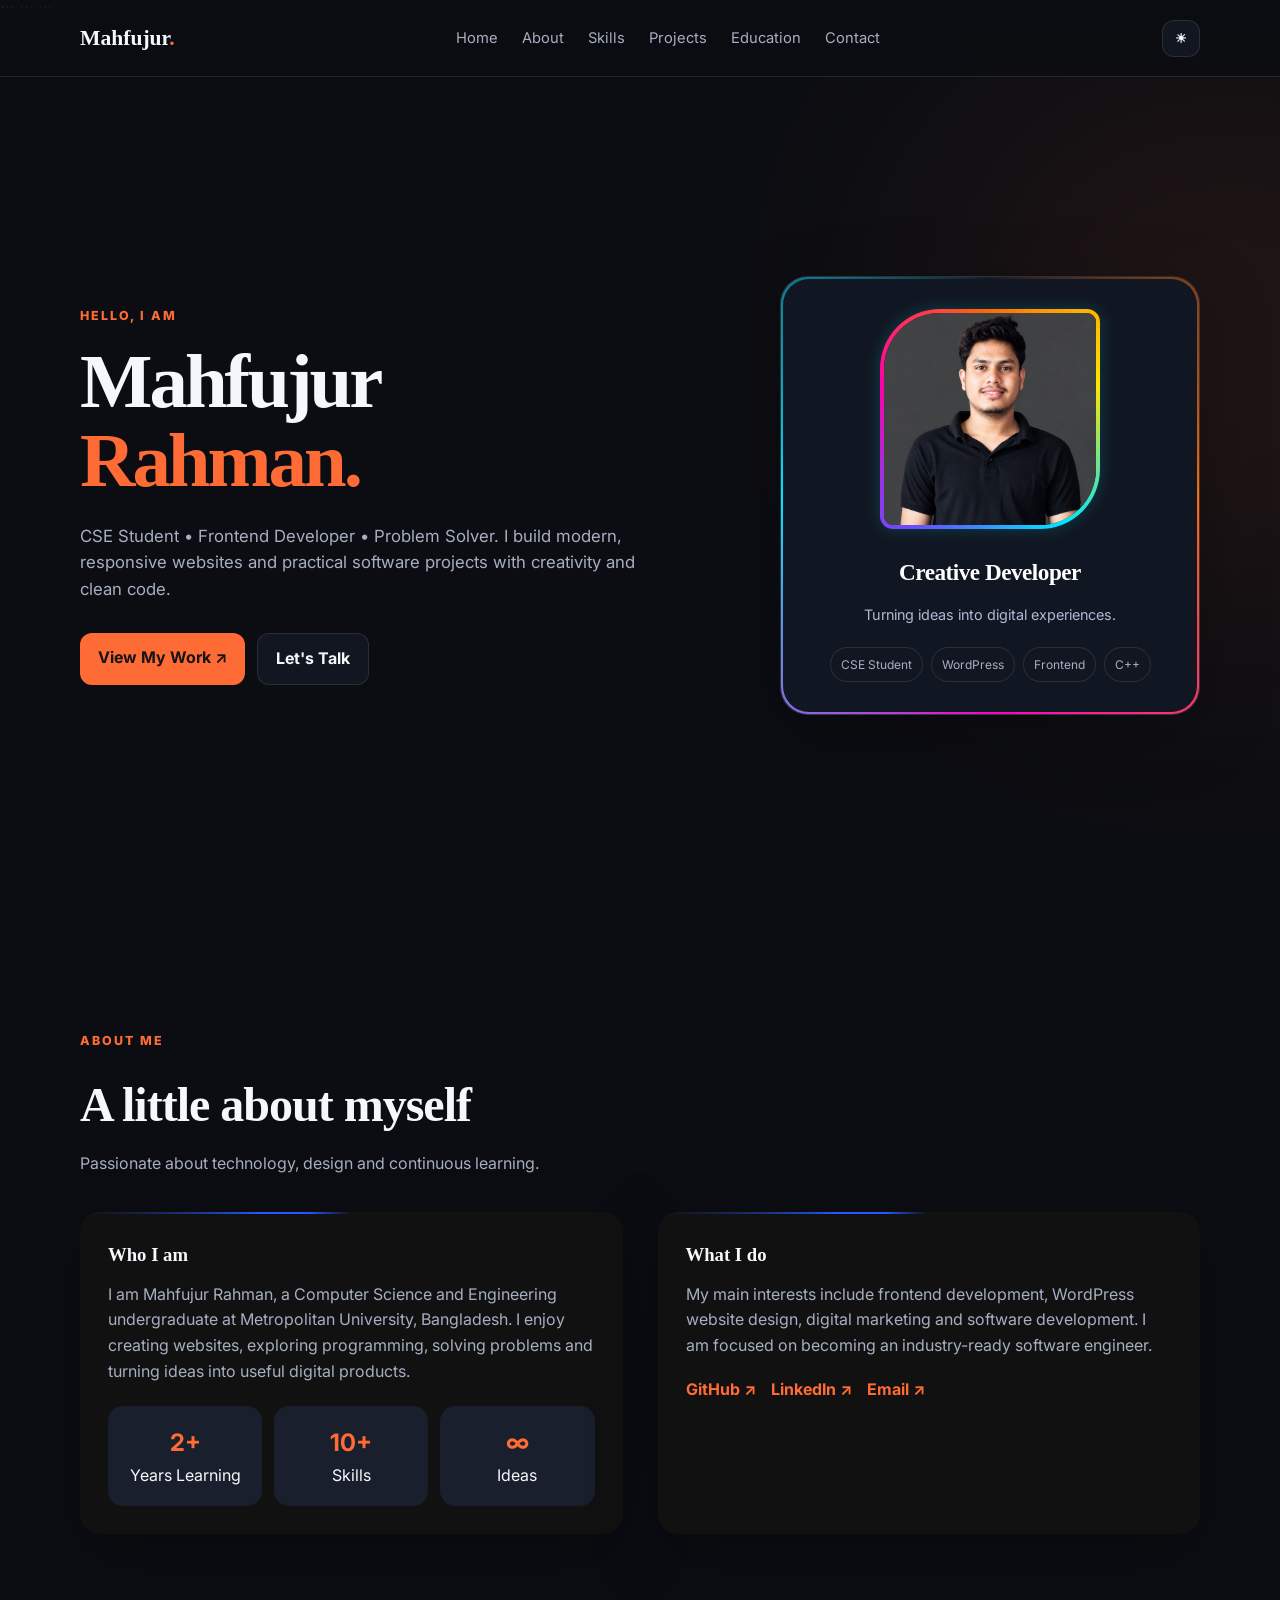
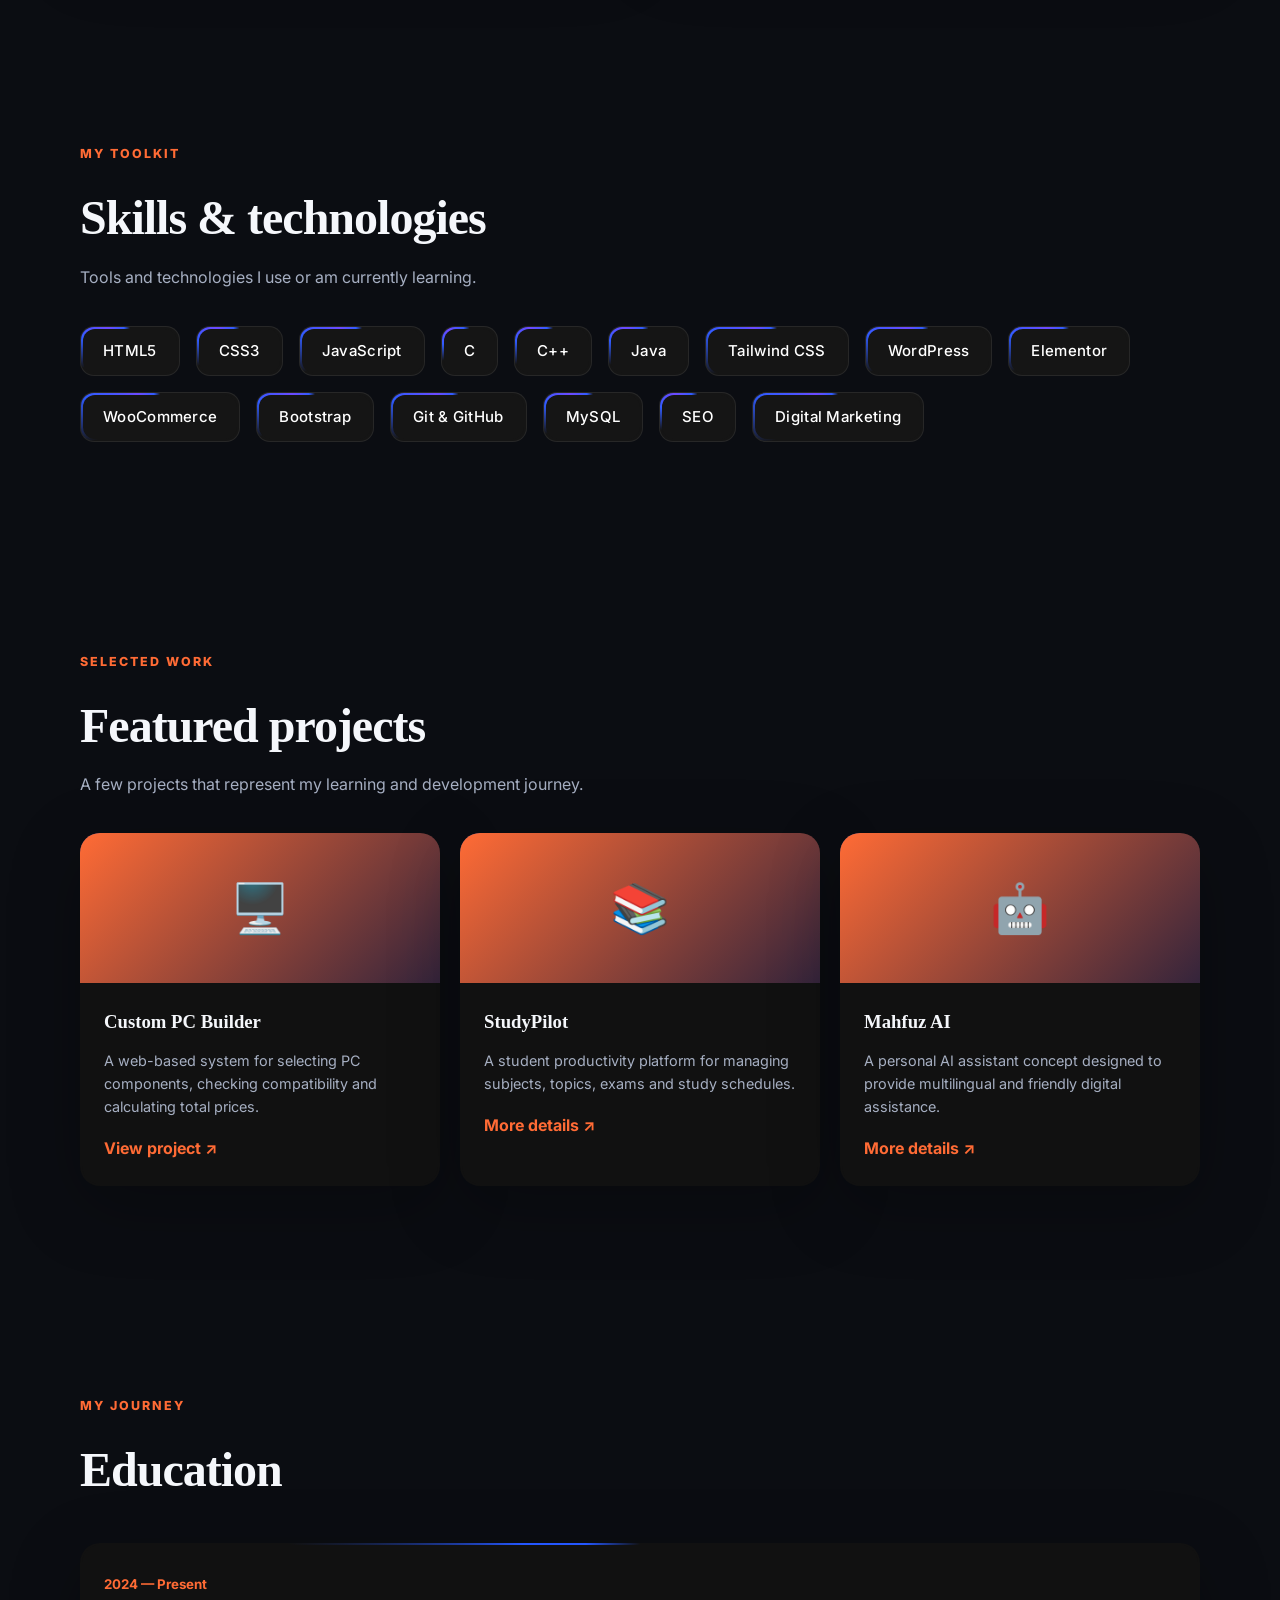
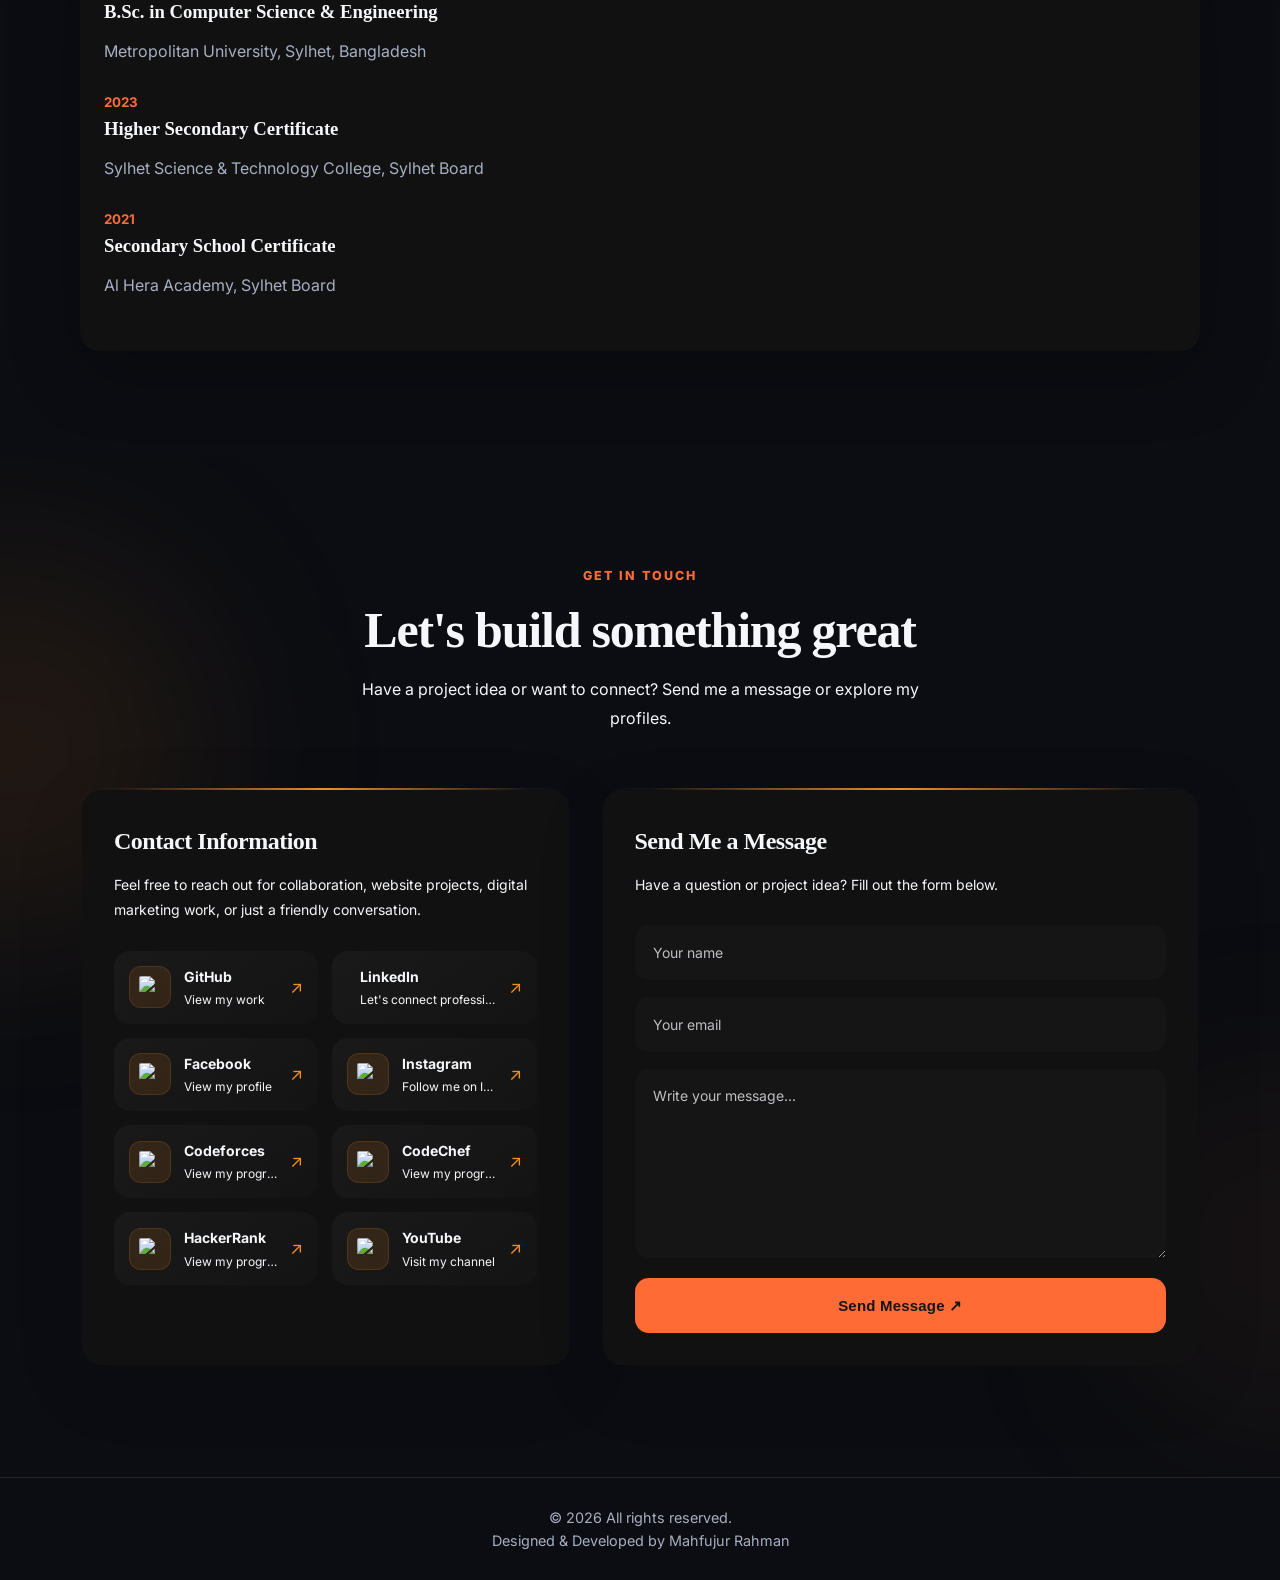
==== commit 82fe057d: "Update index.html" ====
--- a/mahfujur-portfolio/index.html
+++ b/mahfujur-portfolio/index.html
@@ -1,423 +1,919 @@
 <!DOCTYPE html>
+
 <html lang="en">
-  <head>
-    <meta charset="UTF-8" />
-    <meta name="viewport" content="width=device-width, initial-scale=1.0" />
-    <title>Mahfujur Rahman | Portfolio</title>
-    <meta name="description"
-      content="Personal portfolio of Mahfujur Rahman — CSE Student, Frontend Developer and Problem Solver." />
-
-    <link rel="stylesheet" href="style.css" />
-    <link rel="preconnect" href="https://fonts.googleapis.com">
-    <link rel="preconnect" href="https://fonts.gstatic.com" crossorigin>
-    <link
-      href="https://fonts.googleapis.com/css2?family=Inter:wght@300;400;500;600;700;800&display=swap"
-      rel="stylesheet">
-  </head>
-  <body>
-    <header>
-      <nav class="container">
-        <a href="#home" class="logo">Mahfujur<span>.</span></a>
+
+<head>
+    <meta charset="UTF-8">
+
+```
+<meta name="viewport" content="width=device-width, initial-scale=1.0">
+
+<title>Mahfujur Rahman | Portfolio</title>
+
+<meta name="description"
+    content="Personal portfolio of Mahfujur Rahman — CSE Student, Frontend Developer and Problem Solver.">
+
+<link rel="stylesheet" href="style.css">
+
+<!-- Google Fonts -->
+<link rel="preconnect" href="https://fonts.googleapis.com">
+<link rel="preconnect" href="https://fonts.gstatic.com" crossorigin>
+
+<link rel="stylesheet"
+      href="https://cdnjs.cloudflare.com/ajax/libs/font-awesome/7.0.0/css/all.min.css">
+
+<link
+    href="https://fonts.googleapis.com/css2?family=Inter:wght@300;400;500;600;700;800&display=swap"
+    rel="stylesheet">
+```
+
+</head>
+
+<body>
+
+```
+<!-- =====================================================
+     HEADER / NAVIGATION
+====================================================== -->
+
+<header>
+    <nav class="container">
+
+        <a href="#home" class="logo">
+            Mahfujur<span>.</span>
+        </a>
+
         <ul class="nav-links" id="navLinks">
-          <li><a href="#home">Home</a></li><li><a
-              href="#about">About</a></li><li><a href="#skills">Skills</a></li>
-          <li><a href="#projects">Projects</a></li><li><a
-              href="#education">Education</a></li><li><a
-              href="#contact">Contact</a></li>
+            <li><a href="#home">Home</a></li>
+            <li><a href="#about">About</a></li>
+            <li><a href="#skills">Skills</a></li>
+            <li><a href="#projects">Projects</a></li>
+            <li><a href="#education">Education</a></li>
+            <li><a href="#contact">Contact</a></li>
         </ul>
+
         <div class="actions">
-          <button class="icon-btn" id="themeBtn"
-            aria-label="Toggle theme">☀</button>
-          <button class="icon-btn menu-btn" id="menuBtn"
-            aria-label="Open menu">☰</button>
+
+            <button
+                class="icon-btn"
+                id="themeBtn"
+                type="button"
+                aria-label="Toggle theme">
+                ☀
+            </button>
+
+            <button
+                class="icon-btn menu-btn"
+                id="menuBtn"
+                type="button"
+                aria-label="Open menu">
+                ☰
+            </button>
+
         </div>
-      </nav>
-    </header>
-
-    <main>
-      <section class="hero" id="home">
+
+    </nav>
+</header>
+
+
+<main>
+
+    <!-- =====================================================
+         HERO SECTION
+    ====================================================== -->
+
+    <section class="hero" id="home">
+
         <div class="container hero-grid">
-          <div class="reveal">
-            <div class="eyebrow">Hello, I am</div>
-            <h1>Mahfujur<br><span>Rahman.</span></h1>
-            <p>CSE Student • Frontend Developer • Problem Solver. I build
-              modern, responsive websites and practical software projects with
-              creativity and clean code.</p>
-            <div class="hero-buttons">
-              <a class="btn btn-primary" href="#projects">View My Work ↗</a>
-              <a class="btn btn-outline" href="#contact">Let's Talk</a>
-            </div>
-          </div>
-          <div class="hero-card reveal">
-            <div class="avatar-wrapper">
-              <div class="avatar">
-                <img src="/photo/photo.png" alt="avatar">
-              </div>
-            </div>
-
-            <h3>Creative Developer</h3>
-
-            <p>Turning ideas into digital experiences.</p>
-
-            <div class="mini-tags">
-              <span class="tag">CSE Student</span>
-              <span class="tag">WordPress</span>
-              <span class="tag">Frontend</span>
-              <span class="tag">C++</span>
-            </div>
-          </div>
-        </section>
-
-        <section id="about">
-          <div class="container">
-            <div class="section-head reveal"><div class="eyebrow">About
-                me</div><h2>A little about myself</h2><p>Passionate about
-                technology, design and continuous learning.</p></div>
+
+            <div class="reveal">
+
+                <div class="eyebrow">
+                    Hello, I am
+                </div>
+
+                <h1>
+                    Mahfujur<br>
+                    <span>Rahman.</span>
+                </h1>
+
+                <p>
+                    CSE Student • Frontend Developer • Problem Solver.
+                    I build modern, responsive websites and practical
+                    software projects with creativity and clean code.
+                </p>
+
+                <div class="hero-buttons">
+
+                    <a class="btn btn-primary" href="#projects">
+                        View My Work ↗
+                    </a>
+
+                    <a class="btn btn-outline" href="#contact">
+                        Let's Talk
+                    </a>
+
+                </div>
+
+            </div>
+
+
+            <div class="hero-card reveal">
+
+                <div class="avatar-wrapper">
+
+                    <div class="avatar">
+
+                        <img
+                            src="photo/photo.png"
+                            alt="Mahfujur Rahman">
+
+                    </div>
+
+                </div>
+
+                <h3>
+                    Creative Developer
+                </h3>
+
+                <p>
+                    Turning ideas into digital experiences.
+                </p>
+
+                <div class="mini-tags">
+
+                    <span class="tag">CSE Student</span>
+                    <span class="tag">WordPress</span>
+                    <span class="tag">Frontend</span>
+                    <span class="tag">C++</span>
+
+                </div>
+
+            </div>
+
+        </div>
+
+    </section>
+
+
+    <!-- =====================================================
+         ABOUT SECTION
+    ====================================================== -->
+
+    <section id="about">
+
+        <div class="container">
+
+            <div class="section-head reveal">
+
+                <div class="eyebrow">
+                    About me
+                </div>
+
+                <h2>
+                    A little about myself
+                </h2>
+
+                <p>
+                    Passionate about technology, design and continuous learning.
+                </p>
+
+            </div>
+
+
             <div class="about-grid">
-              <div class="card reveal">
-                <h3>Who I am</h3>
-                <p>I am Mahfujur Rahman, a Computer Science and Engineering
-                  undergraduate at Metropolitan University, Bangladesh. I enjoy
-                  creating websites, exploring programming, solving problems and
-                  turning ideas into useful digital products.</p>
-                <div class="stats"><div
-                    class="stat"><strong>2+</strong><span>Years
-                      Learning</span></div><div
-                    class="stat"><strong>10+</strong><span>Skills</span></div><div
-                    class="stat"><strong>∞</strong><span>Ideas</span></div></div>
-              </div>
-              <div class="card reveal">
-                <h3>What I do</h3>
-                <p>My main interests include frontend development, WordPress
-                  website design, digital marketing and software development. I
-                  am
-                  focused on becoming an industry-ready software engineer.</p>
-                <div class="socials"><a href="https://github.com/mahfujur-rh"
-                    target="_blank">GitHub ↗</a><a
-                    href="https://www.linkedin.com/in/mahfujur-rh"
-                    target="_blank">LinkedIn ↗</a><a
-                    href="mailto:mahfujurrahman1319@gmail.com">Email ↗</a></div>
-              </div>
-            </div>
-          </div>
-        </section>
-
-        <section id="skills">
-          <div class="container">
-            <div class="section-head reveal"><div class="eyebrow">My
-                toolkit</div><h2>Skills & technologies</h2><p>Tools and
-                technologies I use or am currently learning.</p></div>
+
+                <div class="card reveal">
+
+                    <h3>
+                        Who I am
+                    </h3>
+
+                    <p>
+                        I am Mahfujur Rahman, a Computer Science and
+                        Engineering undergraduate at Metropolitan University,
+                        Bangladesh. I enjoy creating websites, exploring
+                        programming, solving problems and turning ideas into
+                        useful digital products.
+                    </p>
+
+
+                    <div class="stats">
+
+                        <div class="stat">
+                            <strong>2+</strong>
+                            <span>Years Learning</span>
+                        </div>
+
+                        <div class="stat">
+                            <strong>10+</strong>
+                            <span>Skills</span>
+                        </div>
+
+                        <div class="stat">
+                            <strong>∞</strong>
+                            <span>Ideas</span>
+                        </div>
+
+                    </div>
+
+                </div>
+
+
+                <div class="card reveal">
+
+                    <h3>
+                        What I do
+                    </h3>
+
+                    <p>
+                        My main interests include frontend development,
+                        WordPress website design, digital marketing and
+                        software development. I am focused on becoming an
+                        industry-ready software engineer.
+                    </p>
+
+
+                    <div class="socials">
+
+                        <a
+                            href="https://github.com/mahfujur-rh"
+                            target="_blank"
+                            rel="noopener noreferrer">
+                            GitHub ↗
+                        </a>
+
+                        <a
+                            href="https://www.linkedin.com/in/mahfujur-r"
+                            target="_blank"
+                            rel="noopener noreferrer">
+                            LinkedIn ↗
+                        </a>
+
+                        <a href="mailto:mahfujurrahman1319@gmail.com">
+                            Email ↗
+                        </a>
+
+                    </div>
+
+                </div>
+
+            </div>
+
+        </div>
+
+    </section>
+
+
+    <!-- =====================================================
+         SKILLS SECTION
+    ====================================================== -->
+
+    <section id="skills">
+
+        <div class="container">
+
+            <div class="section-head reveal">
+
+                <div class="eyebrow">
+                    My toolkit
+                </div>
+
+                <h2>
+                    Skills & technologies
+                </h2>
+
+                <p>
+                    Tools and technologies I use or am currently learning.
+                </p>
+
+            </div>
+
+
             <div class="skills reveal">
-              <span class="skill">HTML5</span><span
-                class="skill">CSS3</span><span
-                class="skill">JavaScript</span><span class="skill">C</span><span
-                class="skill">C++</span><span class="skill">Java</span>
-              <span class="skill">Tailwind
-                CSS</span><span class="skill">WordPress</span><span
-                class="skill">Elementor</span><span
-                class="skill">WooCommerce</span><span
-                class="skill">Bootstrap</span><span class="skill">Git &
-                GitHub</span><span class="skill">MySQL</span><span
-                class="skill">SEO</span><span class="skill">Digital
-                Marketing</span>
-            </div>
-          </div>
-        </section>
-
-        <section id="projects">
-          <div class="container">
-            <div class="section-head reveal"><div class="eyebrow">Selected
-                work</div><h2>Featured projects</h2><p>A few projects that
-                represent my learning and development journey.</p></div>
+
+                <span class="skill">HTML5</span>
+                <span class="skill">CSS3</span>
+                <span class="skill">JavaScript</span>
+                <span class="skill">C</span>
+                <span class="skill">C++</span>
+                <span class="skill">Java</span>
+                <span class="skill">Tailwind CSS</span>
+                <span class="skill">WordPress</span>
+                <span class="skill">Elementor</span>
+                <span class="skill">WooCommerce</span>
+                <span class="skill">Bootstrap</span>
+                <span class="skill">Git & GitHub</span>
+                <span class="skill">MySQL</span>
+                <span class="skill">SEO</span>
+                <span class="skill">Digital Marketing</span>
+
+            </div>
+
+        </div>
+
+    </section>
+
+
+    <!-- =====================================================
+         PROJECTS SECTION
+    ====================================================== -->
+
+    <section id="projects">
+
+        <div class="container">
+
+            <div class="section-head reveal">
+
+                <div class="eyebrow">
+                    Selected work
+                </div>
+
+                <h2>
+                    Featured projects
+                </h2>
+
+                <p>
+                    A few projects that represent my learning and
+                    development journey.
+                </p>
+
+            </div>
+
+
             <div class="projects">
-              <article class="card project reveal"><div
-                  class="project-top">🖥️</div><div
-                  class="project-body"><h3>Custom PC Builder</h3><p>A web-based
-                    system for selecting PC components, checking compatibility
-                    and
-                    calculating total prices.</p><a
-                    href="https://github.com/mahfujur-rh/Custom-Pc-Builder"
-                    target="_blank">View project ↗</a></div></article>
-              <article class="card project reveal"><div
-                  class="project-top">📚</div><div
-                  class="project-body"><h3>StudyPilot</h3><p>A student
-                    productivity platform for managing subjects, topics, exams
-                    and
-                    study schedules.</p><a href="#contact">More details
-                    ↗</a></div></article>
-              <article class="card project reveal"><div
-                  class="project-top">🤖</div><div
-                  class="project-body"><h3>Mahfuz
-                    AI</h3><p>A personal AI assistant concept designed to
-                    provide
-                    multilingual and friendly digital assistance.</p><a
-                    href="#contact">More details ↗</a></div></article>
-            </div>
-          </div>
-        </section>
-
-        <section id="education">
-          <div class="container">
-            <div class="section-head reveal"><div class="eyebrow">My
-                journey</div><h2>Education</h2></div>
+
+                <!-- Custom PC Builder -->
+
+                <article class="card project reveal">
+
+                    <div class="project-top">
+                        🖥️
+                    </div>
+
+                    <div class="project-body">
+
+                        <h3>
+                            Custom PC Builder
+                        </h3>
+
+                        <p>
+                            A web-based system for selecting PC components,
+                            checking compatibility and calculating total prices.
+                        </p>
+
+                        <a
+                            href="https://github.com/mahfujur-rh/Custom-Pc-Builder"
+                            target="_blank"
+                            rel="noopener noreferrer">
+                            View project ↗
+                        </a>
+
+                    </div>
+
+                </article>
+
+
+                <!-- StudyPilot -->
+
+                <article class="card project reveal">
+
+                    <div class="project-top">
+                        📚
+                    </div>
+
+                    <div class="project-body">
+
+                        <h3>
+                            StudyPilot
+                        </h3>
+
+                        <p>
+                            A student productivity platform for managing
+                            subjects, topics, exams and study schedules.
+                        </p>
+
+                        <a href="#contact">
+                            More details ↗
+                        </a>
+
+                    </div>
+
+                </article>
+
+
+                <!-- Mahfuz AI -->
+
+                <article class="card project reveal">
+
+                    <div class="project-top">
+                        🤖
+                    </div>
+
+                    <div class="project-body">
+
+                        <h3>
+                            Mahfuz AI
+                        </h3>
+
+                        <p>
+                            A personal AI assistant concept designed to
+                            provide multilingual and friendly digital assistance.
+                        </p>
+
+                        <a href="#contact">
+                            More details ↗
+                        </a>
+
+                    </div>
+
+                </article>
+
+            </div>
+
+        </div>
+
+    </section>
+
+
+    <!-- =====================================================
+         EDUCATION SECTION
+    ====================================================== -->
+
+    <section id="education">
+
+        <div class="container">
+
+            <div class="section-head reveal">
+
+                <div class="eyebrow">
+                    My journey
+                </div>
+
+                <h2>
+                    Education
+                </h2>
+
+            </div>
+
+
             <div class="card timeline reveal">
-              <div class="timeline-item"><small>2024 — Present</small><h3>B.Sc.
-                  in
-                  Computer Science & Engineering</h3><p>Metropolitan University,
-                  Sylhet, Bangladesh</p></div>
-              <div class="timeline-item"><small>2023</small><h3>Higher Secondary
-                  Certificate</h3><p>Sylhet Science & Technology College, Sylhet
-                  Board</p></div>
-              <div class="timeline-item"><small>2021</small><h3>Secondary School
-                  Certificate</h3><p>Al Hera Academy, Sylhet Board</p></div>
-            </div>
-          </div>
-        </section>
-
-        <!-- Contact Section -->
-        <section id="contact">
-          <div class="container">
-
-            <!-- Section Heading -->
+
+                <div class="timeline-item">
+
+                    <small>
+                        2024 — Present
+                    </small>
+
+                    <h3>
+                        B.Sc. in Computer Science & Engineering
+                    </h3>
+
+                    <p>
+                        Metropolitan University, Sylhet, Bangladesh
+                    </p>
+
+                </div>
+
+
+                <div class="timeline-item">
+
+                    <small>
+                        2023
+                    </small>
+
+                    <h3>
+                        Higher Secondary Certificate
+                    </h3>
+
+                    <p>
+                        Sylhet Science & Technology College, Sylhet Board
+                    </p>
+
+                </div>
+
+
+                <div class="timeline-item">
+
+                    <small>
+                        2021
+                    </small>
+
+                    <h3>
+                        Secondary School Certificate
+                    </h3>
+
+                    <p>
+                        Al Hera Academy, Sylhet Board
+                    </p>
+
+                </div>
+
+            </div>
+
+        </div>
+
+    </section>
+
+
+    <!-- =====================================================
+         CONTACT SECTION
+    ====================================================== -->
+
+    <section id="contact">
+
+        <div class="container">
+
             <div class="section-head reveal">
-              <div class="eyebrow">Get in touch</div>
-
-              <h2>Let's build something great</h2>
-
-              <p>
-                Have a project idea or want to connect?
-                Send me a message or explore my profiles.
-              </p>
-            </div>
+
+                <div class="eyebrow">
+                    Get in touch
+                </div>
+
+                <h2>
+                    Let's build something great
+                </h2>
+
+                <p>
+                    Have a project idea or want to connect?
+                    Send me a message or explore my profiles.
+                </p>
+
+            </div>
+
 
             <div class="contact-grid">
 
-              <!-- Contact Information -->
-              <div class="card reveal contact-info">
-
-                <h3>Contact Information</h3>
-
-                <p>
-                  Feel free to reach out for collaboration, website projects,
-                  digital marketing work, or just a friendly conversation.
-                </p>
-
-                <!-- Profile Links -->
-                <div class="profile-links">
-
-                  <!-- GitHub -->
-                  <a
-                    href="https://github.com/mahfujur-rh"
-                    target="_blank"
-                    rel="noopener noreferrer"
-                    class="profile-card">
-                    <img
-                      src="https://cdn.simpleicons.org/github/ffffff"
-                      alt="GitHub">
-
-                    <div>
-                      <h4>GitHub</h4>
-                      <p>View my work</p>
+
+                <!-- =================================================
+                     CONTACT INFORMATION
+                ================================================== -->
+
+                <div class="card reveal contact-info">
+
+                    <h3>
+                        Contact Information
+                    </h3>
+
+                    <p>
+                        Feel free to reach out for collaboration,
+                        website projects, digital marketing work,
+                        or just a friendly conversation.
+                    </p>
+
+
+                    <div class="profile-links">
+
+
+                        <!-- GitHub -->
+
+                        <a
+                            href="https://github.com/mahfujur-rh"
+                            target="_blank"
+                            rel="noopener noreferrer"
+                            class="profile-card">
+
+                            <img
+                                src="https://cdn.simpleicons.org/github/ffffff"
+                                alt="GitHub">
+
+                            <div>
+
+                                <h4>
+                                    GitHub
+                                </h4>
+
+                                <p>
+                                    View my work
+                                </p>
+
+                            </div>
+
+                            <span>
+                                ↗
+                            </span>
+
+                        </a>
+
+
+                        <!-- LinkedIn -->
+
+                        <a
+                            href="https://www.linkedin.com/in/mahfujur-r"
+                            target="_blank"
+                            rel="noopener noreferrer"
+                            class="profile-card">
+
+                            <i class="fa-brands fa-linkedin-in"></i>
+
+                            <div>
+
+                                <h4>
+                                    LinkedIn
+                                </h4>
+
+                                <p>
+                                    Let's connect professionally
+                                </p>
+
+                            </div>
+
+                            <span>
+                                ↗
+                            </span>
+
+                        </a>
+
+
+                        <!-- Facebook -->
+
+                        <a
+                            href="https://www.facebook.com/mahfujur.r.04"
+                            target="_blank"
+                            rel="noopener noreferrer"
+                            class="profile-card">
+
+                            <img
+                                src="https://cdn.simpleicons.org/facebook/1877F2"
+                                alt="Facebook">
+
+                            <div>
+
+                                <h4>
+                                    Facebook
+                                </h4>
+
+                                <p>
+                                    View my profile
+                                </p>
+
+                            </div>
+
+                            <span>
+                                ↗
+                            </span>
+
+                        </a>
+
+
+                        <!-- Instagram -->
+
+                        <a
+                            href="https://www.instagram.com/mahfujur.r.04"
+                            target="_blank"
+                            rel="noopener noreferrer"
+                            class="profile-card">
+
+                            <img
+                                src="https://cdn.simpleicons.org/instagram/E4405F"
+                                alt="Instagram">
+
+                            <div>
+
+                                <h4>
+                                    Instagram
+                                </h4>
+
+                                <p>
+                                    Follow me on Instagram
+                                </p>
+
+                            </div>
+
+                            <span>
+                                ↗
+                            </span>
+
+                        </a>
+
+
+                        <!-- Codeforces -->
+
+                        <a
+                            href="https://codeforces.com/profile/mahfujur-rh"
+                            target="_blank"
+                            rel="noopener noreferrer"
+                            class="profile-card">
+
+                            <img
+                                src="https://cdn.simpleicons.org/codeforces/1F8ACB"
+                                alt="Codeforces">
+
+                            <div>
+
+                                <h4>
+                                    Codeforces
+                                </h4>
+
+                                <p>
+                                    View my programming profile
+                                </p>
+
+                            </div>
+
+                            <span>
+                                ↗
+                            </span>
+
+                        </a>
+
+
+                        <!-- CodeChef -->
+
+                        <a
+                            href="https://www.codechef.com/users/mahfujur_rh"
+                            target="_blank"
+                            rel="noopener noreferrer"
+                            class="profile-card">
+
+                            <img
+                                src="https://cdn.simpleicons.org/codechef/5B4638"
+                                alt="CodeChef">
+
+                            <div>
+
+                                <h4>
+                                    CodeChef
+                                </h4>
+
+                                <p>
+                                    View my programming profile
+                                </p>
+
+                            </div>
+
+                            <span>
+                                ↗
+                            </span>
+
+                        </a>
+
+
+                        <!-- HackerRank -->
+
+                        <a
+                            href="https://www.hackerrank.com/mahfujurrahman04"
+                            target="_blank"
+                            rel="noopener noreferrer"
+                            class="profile-card">
+
+                            <img
+                                src="https://cdn.simpleicons.org/hackerrank/2EC866"
+                                alt="HackerRank">
+
+                            <div>
+
+                                <h4>
+                                    HackerRank
+                                </h4>
+
+                                <p>
+                                    View my programming profile
+                                </p>
+
+                            </div>
+
+                            <span>
+                                ↗
+                            </span>
+
+                        </a>
+
+
+                        <!-- YouTube -->
+
+                        <a
+                            href="https://www.youtube.com/@mahfuzexplore"
+                            target="_blank"
+                            rel="noopener noreferrer"
+                            class="profile-card">
+
+                            <img
+                                src="https://cdn.simpleicons.org/youtube/FF0000"
+                                alt="YouTube">
+
+                            <div>
+
+                                <h4>
+                                    YouTube
+                                </h4>
+
+                                <p>
+                                    Visit my channel
+                                </p>
+
+                            </div>
+
+                            <span>
+                                ↗
+                            </span>
+
+                        </a>
+
                     </div>
 
-                    <span>↗</span>
-                  </a>
-
-                  <!-- LinkedIn -->
-                  <a
-                    href="https://www.linkedin.com/in/mahfujur-rh"
-                    target="_blank"
-                    rel="noopener noreferrer"
-                    class="profile-card">
-                    <img
-                      src="https://cdn.simpleicons.org/linkedin/0A66C2"
-                      alt="LinkedIn">
-
-                    <div>
-                      <h4>LinkedIn</h4>
-                      <p> Grow our network</p>
-                    </div>
-
-                    <span>↗</span>
-                  </a>
-
-                  <!-- Facebook -->
-                  <a
-                    href="https://www.facebook.com/mahfujur.r.04"
-                    target="_blank"
-                    rel="noopener noreferrer"
-                    class="profile-card">
-                    <img
-                      src="https://cdn.simpleicons.org/facebook/1877F2"
-                      alt="Facebook">
-
-                    <div>
-                      <h4>Facebook</h4>
-                      <p>Click to view my profile</p>
-                    </div>
-
-                    <span>↗</span>
-                  </a>
-
-                  <!-- Instagram -->
-                  <a
-                    href="https://www.instagram.com/mahfujur.r.04"
-                    target="_blank"
-                    rel="noopener noreferrer"
-                    class="profile-card">
-                    <img
-                      src="https://cdn.simpleicons.org/instagram/E4405F"
-                      alt="Instagram">
-
-                    <div>
-                      <h4>Instagram</h4>
-                      <p>Follow with me</p>
-                    </div>
-
-                    <span>↗</span>
-                  </a>
-
-                  <!-- Codeforces -->
-                  <a
-                    href="https://codeforces.com/profile/mahfujur-rh"
-                    target="_blank"
-                    rel="noopener noreferrer"
-                    class="profile-card">
-                    <img
-                      src="https://cdn.simpleicons.org/codeforces/1F8ACB"
-                      alt="Codeforces">
-
-                    <div>
-                      <h4>Codeforces</h4>
-                      <p>Click to view my profile</p>
-                    </div>
-
-                    <span>↗</span>
-                  </a>
-
-                  <!-- CodeChef -->
-                  <a
-                    href="https://www.codechef.com/users/mahfujur_rh"
-                    target="_blank"
-                    rel="noopener noreferrer"
-                    class="profile-card">
-                    <img
-                      src="https://cdn.simpleicons.org/codechef/5B4638"
-                      alt="CodeChef">
-
-                    <div>
-                      <h4>CodeChef</h4>
-                      <p>Click to view my profile</p>
-                    </div>
-
-                    <span>↗</span>
-                  </a>
-
-                  <!-- HackerRank -->
-                  <a
-                    href="https://www.hackerrank.com/mahfujurrahman04"
-                    target="_blank"
-                    rel="noopener noreferrer"
-                    class="profile-card">
-                    <img
-                      src="https://cdn.simpleicons.org/hackerrank/2EC866"
-                      alt="HackerRank">
-
-                    <div>
-                      <h4>HackerRank</h4>
-                      <p> Click to view my profile</p>
-                    </div>
-
-                    <span>↗</span>
-                  </a>
-
-                  <!-- YouTube -->
-                  <a
-                    href="https://www.youtube.com/@mahfuzexplore"
-                    target="_blank"
-                    rel="noopener noreferrer"
-                    class="profile-card">
-                    <img
-                      src="https://cdn.simpleicons.org/youtube/FF0000"
-                      alt="YouTube">
-
-                    <div>
-                      <h4>YouTube</h4>
-                      <p>Click to visit my channel</p>
-                    </div>
-
-                    <span>↗</span>
-                  </a>
-
-                </div>
-              </div>
-
-              <!-- Contact Form -->
-
-              <!-- Contact Form -->
-              <div class="card reveal contact-form">
-
-                <h3>Send Me a Message</h3>
-
-                <p>
-                  Have a question or project idea?
-                  Fill out the form below.
-                </p>
-
-                <form action="backend/send-message-smtp.php" method="POST">
-
-                  <input
-                    id="name"
-                    name="name"
-                    type="text"
-                    placeholder="Your name"
-                    required>
-
-                  <input
-                    id="email"
-                    name="email"
-                    type="email"
-                    placeholder="Your email"
-                    required>
-
-                  <textarea
-                    id="message"
-                    name="message"
-                    rows="7"
-                    placeholder="Write your message..."
-                    required></textarea>
-
-                  <button
-                    class="btn btn-primary"
-                    type="submit">
-                    Send Message ↗
-                  </button>
-
-                </form>
-
-              </div>
-
-            </div>
-          </div>
-        </section>
-
-      </main>
-
-      <footer>
-        <div class="container">
-          <div class="footer-content">
+                </div>
+
+
+                <!-- =================================================
+                     CONTACT FORM
+                ================================================== -->
+
+                <div class="card reveal contact-form">
+
+                    <h3>
+                        Send Me a Message
+                    </h3>
+
+                    <p>
+                        Have a question or project idea?
+                        Fill out the form below.
+                    </p>
+
+
+                    <form
+                        action="backend/send-message-smtp.php"
+                        method="POST">
+
+                        <input
+                            id="name"
+                            name="name"
+                            type="text"
+                            placeholder="Your name"
+                            autocomplete="name"
+                            required>
+
+
+                        <input
+                            id="email"
+                            name="email"
+                            type="email"
+                            placeholder="Your email"
+                            autocomplete="email"
+                            required>
+
+
+                        <textarea
+                            id="message"
+                            name="message"
+                            rows="7"
+                            placeholder="Write your message..."
+                            required></textarea>
+
+
+                        <button
+                            class="btn btn-primary"
+                            type="submit">
+
+                            Send Message ↗
+
+                        </button>
+
+                    </form>
+
+                </div>
+
+            </div>
+
+        </div>
+
+    </section>
+
+</main>
+
+
+<!-- =====================================================
+     FOOTER
+====================================================== -->
+
+<footer>
+
+    <div class="container">
+
+        <div class="footer-content">
+
             <p>
-              © <span id="year"></span> All rights reserved.
+                © <span id="year"></span>
+                All rights reserved.
             </p>
 
             <p class="footer-credit">
-              Designed &amp; Developed with <span>by</span> Mahfujur Rahman
+                Designed &amp; Developed by
+                <span>Mahfujur Rahman</span>
             </p>
-          </div>
+
         </div>
-      </footer>
-
-      <script src="script.js"></script>
-
-    </body>
-  </html>
+
+    </div>
+
+</footer>
+
+
+<!-- JavaScript -->
+
+<script src="script.js"></script>
+
+
+</body>
+
+</html>
--- a/mahfujur-portfolio/style.css
+++ b/mahfujur-portfolio/style.css
@@ -277,14 +277,14 @@
    AVATAR
 ========================= */
 .avatar-wrapper {
-  width: 220px;   /* আগে 165px ছিল, বাড়িয়ে দিলাম */
-  height: 220px;  /* আগে 165px ছিল */
+  width: 220px;
+  height: 220px;
   margin: 0 auto 25px;
 }
 
 .avatar {
-  width: 440px;   /* wrapper এর ডাবল */
-  height: 440px;  /* wrapper এর ডাবল */
+  width: 440px;
+  height: 440px;
   padding: 8px;
   position: relative;
   overflow: hidden;
@@ -344,6 +344,83 @@
 
   to   { transform: scale(0.5) rotate(360deg); }
 }
+
+/* Tablet */
+@media (max-width: 768px) {
+  .avatar-wrapper {
+    width: 180px;
+    height: 180px;
+  }
+
+  .avatar {
+    width: 360px;
+    height: 360px;
+    border-radius: 98px 21px 98px 21px;
+  }
+
+  .avatar::after {
+    border-radius: 91px 15px 91px 15px;
+  }
+
+  .avatar img {
+    border-radius: 91px 15px 91px 15px;
+  }
+}
+
+/* Mobile */
+@media (max-width: 480px) {
+  .avatar-wrapper {
+    width: 150px;
+    height: 150px;
+    margin: 0 auto 20px;
+  }
+
+
+  .avatar {
+    width: 300px;
+    height: 300px;
+    border-radius: 82px 18px 82px 18px;
+  }
+
+  .avatar::after {
+    border-radius: 76px 12px 76px 12px;
+  }
+
+  .avatar img {
+    border-radius: 76px 12px 76px 12px;
+  }
+}
+
+/* Small mobile */
+@media (max-width: 360px) {
+  .avatar-wrapper {
+    width: 130px;
+    height: 130px;
+  }
+
+  .avatar {
+    width: 260px;
+    height: 260px;
+    border-radius: 71px 15px 71px 15px;
+  }
+
+  .avatar::after {
+    border-radius: 65px 10px 65px 10px;
+  }
+
+
+  .avatar img {
+    border-radius: 65px 10px 65px 10px;
+  }
+}
+
+
+
+
+
+
+
+
 /* =========================
    CARD TEXT
 ========================= */
@@ -431,10 +508,7 @@
     font-size: 23px;
   }
 
-  .avatar {
-    width: 105px;
-    height: 105px;
-  }
+  
 
   .tag {
     padding: 8px 12px;
@@ -1369,4 +1443,4 @@
 /* Pause animation on hover */
 .skill:hover::before {
   animation-duration: 1.5s;
-}+}
